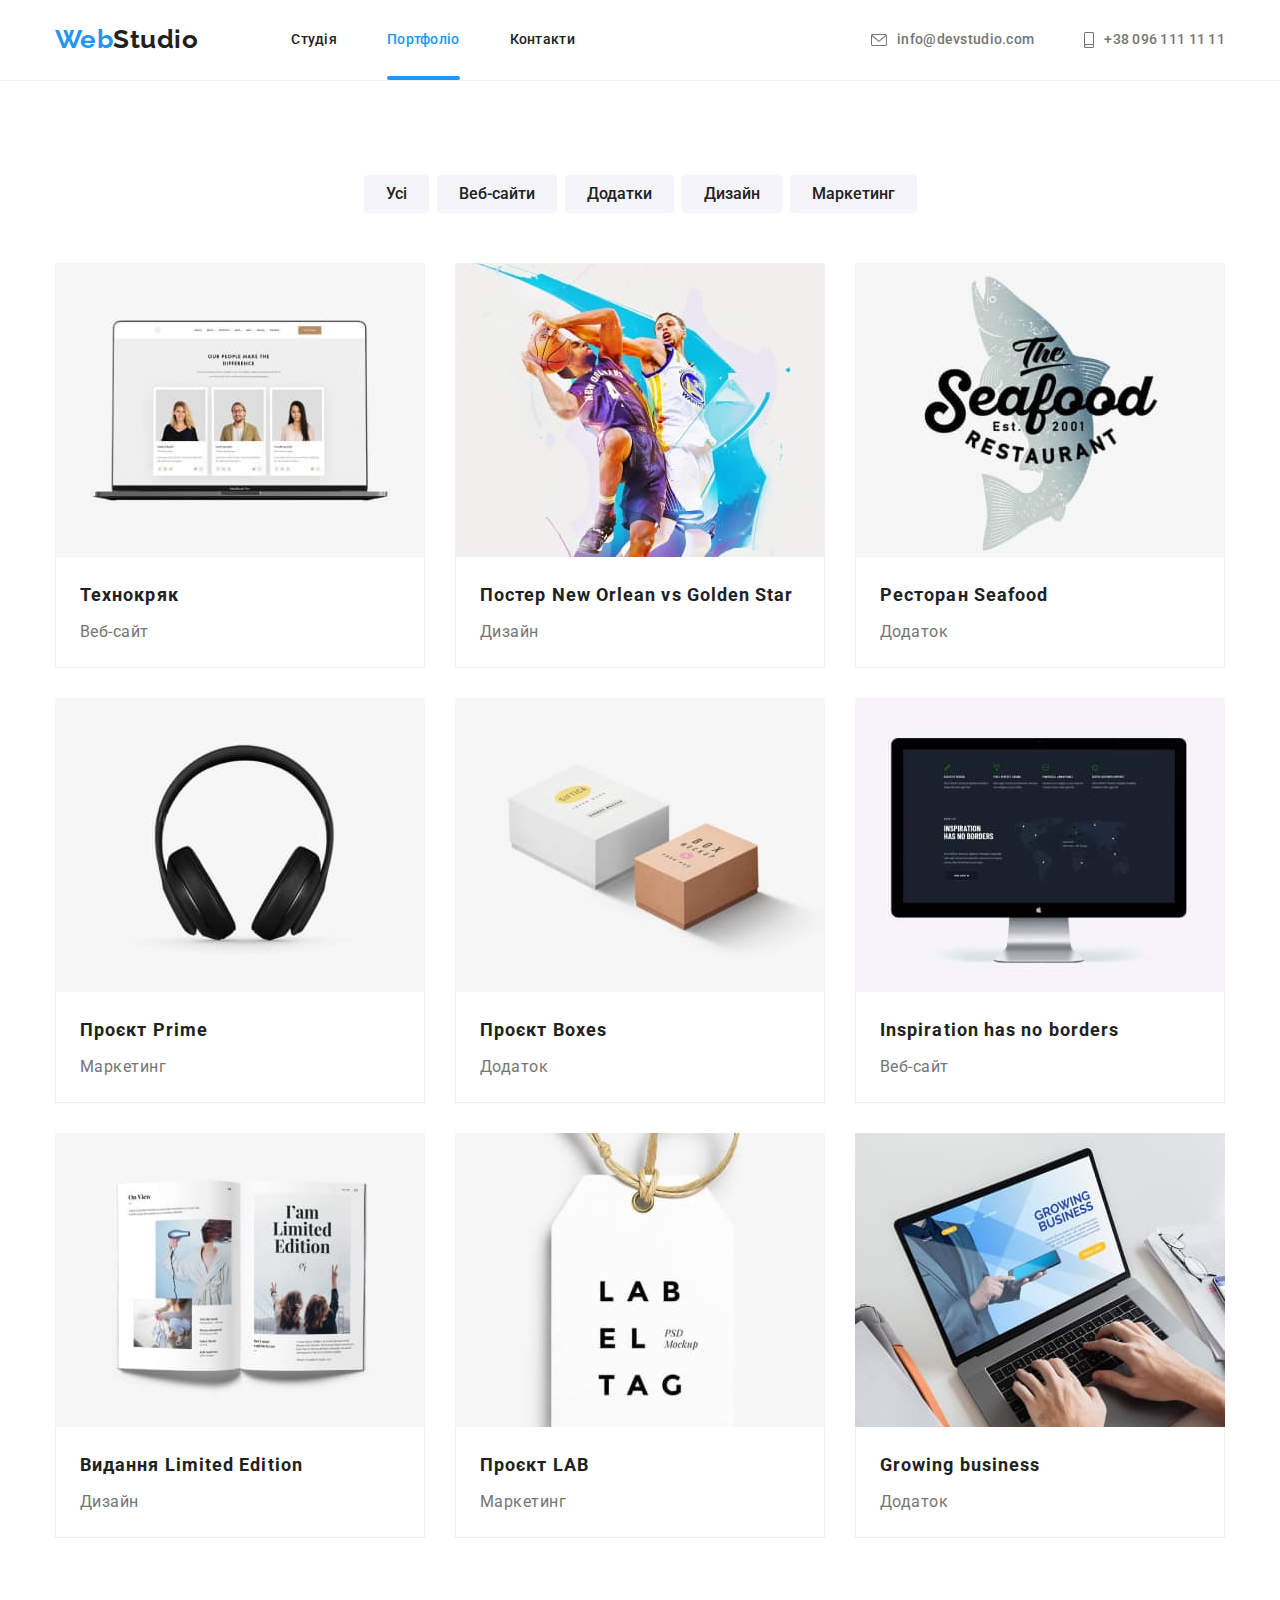
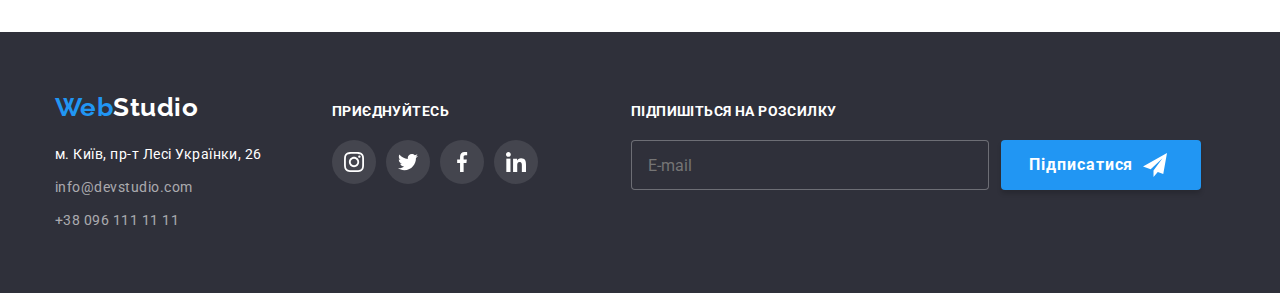
==== portfolio.html @ 3411f54d "Initial commit" ====
<!DOCTYPE html>
<html lang="uk">
  <head>
    <meta charset="UTF-8" />
    <meta http-equiv="X-UA-Compatible" content="IE=edge" />
    <meta name="viewport" content="width=device-width, initial-scale=1.0" />
    <title>Portfolio</title>
    <link
      rel="stylesheet"
      href="https://cdnjs.cloudflare.com/ajax/libs/modern-normalize/1.0.0/modern-normalize.min.css"
    />
    <link rel="preconnect" href="https://fonts.googleapis.com" />
    <link rel="preconnect" href="https://fonts.gstatic.com" crossorigin />
    <link
      href="https://fonts.googleapis.com/css2?family=Raleway:wght@700&family=Roboto:wght@400;500;700;900&display=swap"
      rel="stylesheet"
    />
    <link rel="stylesheet" href="./css/styles.css" />
  </head>
  <body>
    <header class="header">
      <div class="navi-main container">
        <nav class="navi">
          <a href="./index.html" class="header-logo"
            >Web<span class="header-studio">Studio</span></a
          >
          <ul class="navi-list">
            <li class="navi-item">
              <a href="./index.html" class="navigation">Студія</a>
            </li>
            <li class="navi-item">
              <a href="./portfolio.html" class="navigation current">Портфоліо</a>
            </li>
            <li class="navi-item"><a href="#" class="navigation">Контакти</a></li>
          </ul>
        </nav>

        <ul class="cont-list">
          <li class="cont-item contacts">
            <a href="mailto:info@devstudio.com" class="contacts-top"
              ><svg class="icon-contacts" width="16" height="12">
                <use href="./images/icons.svg#icon-envelope"></use></svg
              >info@devstudio.com</a
            >
          </li>
          <li class="cont-item">
            <a href="tel:+380961111111" class="contacts-top"
              ><svg class="icon-contacts" width="10" height="16">
                <use href="./images/icons.svg#icon-smartphone"></use></svg
              >+38 096 111 11 11</a
            >
          </li>
        </ul>
      </div>
    </header>
    <main>
      <section class="portfolio section">
        <div class="container">
          <h1 class="visually-hidden">Наші роботи</h1>
          <ul class="portfolio-list">
            <li class="portfolio-item">
              <button type="button" class="portfolio-buttons">Усі</button>
            </li>
            <li class="portfolio-item">
              <button type="button" class="portfolio-buttons">Веб-сайти</button>
            </li>
            <li class="portfolio-item">
              <button type="button" class="portfolio-buttons">Додатки</button>
            </li>
            <li class="portfolio-item">
              <button type="button" class="portfolio-buttons">Дизайн</button>
            </li>
            <li class="portfolio-item">
              <button type="button" class="portfolio-buttons">Маркетинг</button>
            </li>
          </ul>

          <ul class="gallery">
            <li class="gallery-box">
              <a class="gallery-link" href="#"
                ><div class="gallery-overflow">
                  <p class="gallery-text-hidden">
                    Ресурс пропонує комплексні пропозиції з різним рівнем функціоналу та сервісів.
                    Все це дозволить відвідувачу отримати вичерпні відомості про компанію чи
                    приватну особу.
                  </p>
                  <img src="./images/techcrack.jpg" alt="Ноутбук відкритий" width="370" />
                </div>
                <div class="gallery-item">
                  <h2 class="gallery-title">Технокряк</h2>
                  <p class="gallery-text">Веб-сайт</p>
                </div>
              </a>
            </li>
            <li class="gallery-box">
              <a class="gallery-link" href="#"
                ><div class="gallery-overflow">
                  <p class="gallery-text-hidden">
                    Ресурс пропонує комплексні пропозиції з різним рівнем функціоналу та сервісів.
                    Все це дозволить відвідувачу отримати вичерпні відомості про компанію чи
                    приватну особу.
                  </p>
                  <img src="./images/basketball.jpg" alt="Два баскетболіста грають" width="370" />
                </div>
                <div class="gallery-item">
                  <h2 class="gallery-title">Постер New Orlean vs Golden Star</h2>
                  <p class="gallery-text">Дизайн</p>
                </div>
              </a>
            </li>
            <li class="gallery-box">
              <a class="gallery-link" href="#"
                ><div class="gallery-overflow">
                  <p class="gallery-text-hidden">
                    Ресурс пропонує комплексні пропозиції з різним рівнем функціоналу та сервісів.
                    Все це дозволить відвідувачу отримати вичерпні відомості про компанію чи
                    приватну особу.
                  </p>
                  <img src="./images/seafood.jpg" alt="Риба" width="370" />
                </div>
                <div class="gallery-item">
                  <h2 class="gallery-title">Ресторан Seafood</h2>
                  <p class="gallery-text">Додаток</p>
                </div>
              </a>
            </li>
            <li class="gallery-box">
              <a class="gallery-link" href="#"
                ><div class="gallery-overflow">
                  <p class="gallery-text-hidden">
                    Ресурс пропонує комплексні пропозиції з різним рівнем функціоналу та сервісів.
                    Все це дозволить відвідувачу отримати вичерпні відомості про компанію чи
                    приватну особу.
                  </p>
                  <img src="./images/prime.jpg" alt="Навушники" width="370" />
                </div>
                <div class="gallery-item">
                  <h2 class="gallery-title">Проєкт Prime</h2>
                  <p class="gallery-text">Маркетинг</p>
                </div>
              </a>
            </li>
            <li class="gallery-box">
              <a class="gallery-link" href="#">
                <div class="gallery-overflow">
                  <p class="gallery-text-hidden">
                    Ресурс пропонує комплексні пропозиції з різним рівнем функціоналу та сервісів.
                    Все це дозволить відвідувачу отримати вичерпні відомості про компанію чи
                    приватну особу.
                  </p>
                  <img src="./images/boxes.jpg" alt="Дві коробки" width="370" />
                </div>
                <div class="gallery-item">
                  <h2 class="gallery-title">Проєкт Boxes</h2>
                  <p class="gallery-text">Додаток</p>
                </div>
              </a>
            </li>
            <li class="gallery-box">
              <a class="gallery-link" href="#">
                <div class="gallery-overflow">
                  <p class="gallery-text-hidden">
                    Ресурс пропонує комплексні пропозиції з різним рівнем функціоналу та сервісів.
                    Все це дозволить відвідувачу отримати вичерпні відомості про компанію чи
                    приватну особу.
                  </p>
                  <img src="./images/inspiration.jpg" alt="Монітор комп'ютера" width="370" />
                </div>
                <div class="gallery-item">
                  <h2 lang="en" class="gallery-title">Inspiration has no borders</h2>
                  <p class="gallery-text">Веб-сайт</p>
                </div>
              </a>
            </li>
            <li class="gallery-box">
              <a class="gallery-link" href="#">
                <div class="gallery-overflow">
                  <p class="gallery-text-hidden">
                    Ресурс пропонує комплексні пропозиції з різним рівнем функціоналу та сервісів.
                    Все це дозволить відвідувачу отримати вичерпні відомості про компанію чи
                    приватну особу.
                  </p>
                  <img src="./images/limited.jpg" alt="Розгорнутий журнал" width="370" />
                </div>
                <div class="gallery-item">
                  <h2 class="gallery-title">Видання Limited Edition</h2>
                  <p class="gallery-text">Дизайн</p>
                </div>
              </a>
            </li>
            <li class="gallery-box">
              <a class="gallery-link" href="#">
                <div class="gallery-overflow">
                  <p class="gallery-text-hidden">
                    Ресурс пропонує комплексні пропозиції з різним рівнем функціоналу та сервісів.
                    Все це дозволить відвідувачу отримати вичерпні відомості про компанію чи
                    приватну особу.
                  </p>
                  <img src="./images/lab.jpg" alt="Біла бірка" width="370" />
                </div>
                <div class="gallery-item">
                  <h2 class="gallery-title">Проєкт LAB</h2>
                  <p class="gallery-text">Маркетинг</p>
                </div>
              </a>
            </li>
            <li class="gallery-box">
              <a class="gallery-link" href="#">
                <div class="gallery-overflow">
                  <p class="gallery-text-hidden">
                    Ресурс пропонує комплексні пропозиції з різним рівнем функціоналу та сервісів.
                    Все це дозволить відвідувачу отримати вичерпні відомості про компанію чи
                    приватну особу.
                  </p>
                  <img src="./images/growing.jpg" alt="Відкритий ноутбук" width="370" />
                </div>
                <div class="gallery-item">
                  <h2 lang="en" class="gallery-title">Growing business</h2>
                  <p class="gallery-text">Додаток</p>
                </div>
              </a>
            </li>
          </ul>
        </div>
      </section>
    </main>
    <footer class="footer">
      <div class="footer-container">
        <div class="contacts-block">
          <a href="./index.html" class="footer-logo"
            >Web<span class="footer-studio">Studio</span></a
          >
          <address>
            <ul class="address-list">
              <li class="address-item">
                <a
                  href="https://goo.gl/maps/CPtrU1FHBa2aNyZL9"
                  target="_blank"
                  rel="noopener noreferrer nofollow"
                  class="map-link"
                  >м. Київ, пр-т Лесі Українки, 26
                </a>
              </li>
              <li class="address-item">
                <a href="mailto:info@devstudio.com" class="contacts-bottom">info@devstudio.com</a>
              </li>
              <li class="address-item">
                <a href="tel:+380961111111" class="contacts-bottom">+38 096 111 11 11</a>
              </li>
            </ul>
          </address>
        </div>
        <div class="footer-social">
          <p class="footer-subtitle">Приєднуйтесь</p>
          <ul class="network-list">
            <li class="footer-item">
              <a href="" class="footer-link">
                <svg class="icon-net" width="20" height="20">
                  <use href="./images/icons.svg#icon-instagram"></use>
                </svg>
              </a>
            </li>
            <li class="footer-item">
              <a href="" class="footer-link"
                ><svg class="icon-net" width="20" height="20">
                  <use href="./images/icons.svg#icon-twitter"></use></svg
              ></a>
            </li>
            <li class="footer-item">
              <a href="" class="footer-link"
                ><svg class="icon-net" width="20" height="20">
                  <use href="./images/icons.svg#icon-facebook"></use></svg
              ></a>
            </li>
            <li class="footer-item">
              <a href="" class="footer-link"
                ><svg class="icon-net" width="20" height="20">
                  <use href="./images/icons.svg#icon-linkedin"></use></svg
              ></a>
            </li>
          </ul>
        </div>
        <div class="footer-subscription">
          <form class="subscription-form">
            <label class="footer-subtitle" name="form-label" for="person-email"
              >Підпишіться на розсилку
            </label>
            <div class="subscription-sending">
              <input
                type="email"
                class="form-input"
                name="form-input"
                id="person-email"
                placeholder="E-mail"
              />
              <button type="submit" class="button-subscription">
                Підписатися
                <svg class="icon-footer" width="24" height="24">
                  <use href="./images/icons.svg#icon-iconsend"></use>
                </svg>
              </button>
            </div>
          </form>
        </div>
      </div>
    </footer>
  </body>
</html>
---- css/styles.css ----
/* основний фон білий #ffffff */
/* акцент #2196f3 */
/* основний колір тексту #757575; */
/* колір заголовків текстку #212121; */
/* колір фону футера #2f303a */
/* 
 */

:root {
  --primary-text-color: #757575;
  --title-text-color: #212121;
  --primary-text-footer: rgba(255, 255, 255, 0.6);
  --accent-color: #2196f3;
  --primary-white-color: #ffffff;
  --primary-background-footer: #2f303a;
  --filter-background: #f5f4fa;
  --primary-icon-color: #afb1b8;
  --item-set-gap: 30px;
  --icon-set-gap: 10px;
  --transition-time: cubic-bezier(0.4, 0, 0.2, 1);
}

body {
  background-color: var(--primary-white-color);
  color: var(--primary-text-color);
  font-family: 'Roboto', sans-serif;
  letter-spacing: 0.03em;
}

h1,
h2,
h3,
h4,
h5,
h6,
p {
  margin: 0;
}
ul {
  list-style: none;
  margin: 0;
  padding: 0;
}

img {
  display: block;
  /* object-fit: cover; */
}
.section {
  padding-top: 94px;
  padding-bottom: 94px;
}

.container {
  width: 1200px;
  padding-left: 15px;
  padding-right: 15px;
  margin: 0 auto;
}

/* .list {
  list-style-type: none;
  display: flex;
  margin: 0;
  padding: 0;
} */

.title {
  color: var(--title-text-color);
  font-weight: 700;
  font-size: 36px;
  line-height: 1.17;
  text-align: center;
  margin-bottom: 50px;
}
/* Логотип верхній */

.header-logo {
  font-family: 'Raleway', sans-serif;
  color: var(--accent-color);
  font-weight: 700;
  font-size: 26px;
  line-height: 1.19;
  text-decoration-line: none;
  padding-top: 24px;
  padding-bottom: 25px;
  margin-right: 93px;
}

.header-studio {
  font-family: 'raleway', sans-serif;
  color: var(--title-text-color);
  font-weight: 700;
  font-size: 26px;
  line-height: 1.19;
  text-decoration-line: none;
  padding-top: 24px;
  padding-bottom: 25px;
}

.header {
  border-bottom: 1px solid #ececec;
}

/* Навігація */
.navi-main {
  display: flex;
}

.navi {
  padding: 0;
  margin: 0;
  display: flex;
  align-items: center;
  margin-right: auto;
}

.navi-list {
  display: flex;
  align-items: center;
  padding: 0;
  margin: 0;
}

.navi-item {
  display: flex;
  align-content: center;
  /* position: relative; */
}

.navi-item:not(:last-child) {
  margin-right: 50px;
}

.navigation {
  color: var(--title-text-color);
  text-decoration-line: none;
  font-weight: 500;
  font-size: 14px;
  line-height: 1.14;
  letter-spacing: 0.02em;
  padding-top: 32px;
  padding-bottom: 32px;
  transition: color 250ms var(--transition-time);
  position: relative;
}

.navigation:hover,
.navigation:focus {
  color: var(--accent-color);
}

.navigation.current::after {
  content: '';
  position: absolute;
  width: 100%;
  height: 4px;
  background-color: var(--accent-color);
  border-radius: 2px;
  bottom: 0;
  right: 0px;
}

.navigation.current {
  color: var(--accent-color);
}

/* Контакти */

.cont-list {
  display: flex;
  align-items: center;
  padding: 0;
  margin: 0;
}

.cont-item {
  display: flex;
  align-content: center;
  justify-content: center;
}

.icon-contacts {
  margin-right: 10px;
}

.cont-item.contacts:not(:last-child) {
  margin-right: 50px;
}
.contacts-list {
  list-style-type: none;
}

.contacts-top {
  color: var(--primary-text-color);
  text-decoration-line: none;
  font-weight: 500;
  font-size: 14px;
  line-height: 1.14;
  letter-spacing: 0.02em;
  padding-top: 32px;
  padding-bottom: 32px;
  fill: var(--primary-text-color);
  display: flex;
  align-items: center;
  justify-content: center;
  transition: color 250ms var(--transition-time), fill 250ms var(--transition-time);
}

.contacts-top:hover,
.contacts-top:focus {
  color: var(--accent-color);
  fill: var(--accent-color);
}

/* Герой */

.hero {
  background-color: var(--primary-background-footer);
  display: flex;
  flex-direction: column;
  align-items: center;
  padding-top: 200px;
  padding-bottom: 200px;
  max-width: 1600px;
  height: 600px;
  margin: 0 auto;
  background-image: linear-gradient(to right, rgba(47, 48, 58, 0.4), rgba(47, 48, 58, 0.4)),
    url(../images/herobackground.jpg);
}

.hero-title {
  color: var(--primary-white-color);
  font-weight: 900;
  font-size: 44px;
  line-height: 1.36;
  text-align: center;
  letter-spacing: 0.06em;
  text-transform: uppercase;
  display: flex;
  width: 696px;
  margin-bottom: 30px;
  margin-right: auto;
  margin-left: auto;
}

.container > .button-hero {
  display: flex;
  margin: 0 auto;
}

.button-hero {
  font-family: inherit;
  color: var(--primary-white-color);
  background-color: var(--accent-color);
  border-color: var(--accent-color);
  border-radius: 4px;
  border-style: none;
  font-weight: 700;
  font-size: 16px;
  line-height: 1.88;
  letter-spacing: 0.06em;
  cursor: pointer;
  box-shadow: 0px 4px 4px rgba(0, 0, 0, 0.15);
  padding: 10px 32px;
  transition: background-color 250ms var(--transition-time),
    border-color 250ms var(--transition-time);
}

.button-hero:hover,
.button-hero:focus {
  background-color: #188ce8;
  border-color: #188ce8;
}

/* Наші переваги */

.advantages-list {
  display: flex;
  gap: var(--item-set-gap);
}

.advantages-item::before {
  content: '';
  display: block;
  height: 120px;
  background-color: var(--filter-background);
  padding: 25px 100px;
  margin-bottom: 30px;
  background-position: center;
  background-repeat: no-repeat;
  border-radius: 4px;
}
.icon-antenna::before {
  background-image: url(../images/antenna.svg);
}
.icon-clock::before {
  background-image: url(../images/clock.svg);
}
.icon-diagram::before {
  background-image: url(../images/diagram.svg);
}
.icon-astronaut::before {
  background-image: url(../images/astronaut.svg);
}
.advantages-item {
  width: 270px;
  text-align: left;
}
/* .advantages-item:not(:last-child) {
  margin-right: 30px;
} */

.advantages-title {
  visibility: hidden;
  color: var(--title-text-color);
}

.advantages-subtitle {
  color: var(--title-text-color);
  font-weight: 700;
  font-size: 14px;
  line-height: 1.14;
  text-transform: uppercase;
  margin-bottom: 10px;
}

.advantages-text {
  color: var(--primary-text-color);
  font-size: 14px;
  line-height: 1.71;
}

/* Чим ми займаємось */

.projects.section {
  padding-top: 0px;
}

.projects-list {
  position: relative;
  display: flex;
  gap: var(--item-set-gap);
}

.projects-subtitle {
  color: var(--primary-white-color);
  font-weight: 700;
  font-size: 14px;
  line-height: 1.14;
  text-transform: uppercase;
  background-color: rgba(47, 48, 58, 0.8);
  display: flex;
  align-items: center;
  justify-content: center;
  position: absolute;
  width: 370px;
  height: 70px;
  bottom: 0;
}
/* Наша команда */

.profile {
  margin-top: 0;
  margin-bottom: 0;
  background-color: #f5f4fa;
}

.profile-background {
  background-color: var(--primary-white-color);
  padding: 30px;
}

.profile-list {
  display: flex;
  gap: var(--item-set-gap);
}
.profile-box {
  box-shadow: 0px 1px 3px rgba(0, 0, 0, 0.12), 0px 1px 1px rgba(0, 0, 0, 0.14),
    0px 2px 1px rgba(0, 0, 0, 0.2);
  border-radius: 0px 0px 4px 4px;
}

.profile-subtitle {
  color: var(--title-text-color);
  font-weight: 500;
  font-size: 16px;
  line-height: 1.19;
  text-align: center;
  margin-bottom: 10px;
}

.profile-text {
  color: var(--primary-text-color);
  font-size: 16px;
  line-height: 1.19;
  text-align: center;
  margin-bottom: 16px;
}

.network-list {
  display: flex;
  gap: var(--icon-set-gap);
  align-items: center;
  justify-content: center;
}

.network-link {
  display: flex;
  width: 44px;
  height: 44px;
  border-radius: 50%;
  background-color: var(--primary-white-color);
  fill: var(--primary-icon-color);
  justify-content: center;
  align-items: center;
  transition: fill 250ms var(--transition-time), background-color 250ms var(--transition-time);
}

.network-link:hover,
.network-link:focus {
  fill: var(--primary-white-color);
  background-color: var(--accent-color);
}

/* Наші клієнти */

.clients-list {
  display: flex;
  gap: var(--item-set-gap);
  justify-content: center;
}
.clients-item {
  display: flex;
  justify-content: center;
  align-items: center;
}

.icon-clients {
  fill: var(--primary-icon-color);
  transition: fill 250ms var(--transition-time);
}
.clients-link {
  width: 170px;
  height: 92px;
  padding: 16px 32px;
  display: flex;
  border: 1px solid var(--primary-icon-color);
  border-radius: 4px;
  align-items: center;
  justify-content: center;
  fill: var(--primary-icon-color);
  transition: fill 250ms var(--transition-time), border 250ms var(--transition-time);
}
.clients-link:hover,
.clients-link:focus {
  border: 1px solid var(--accent-color);
}

.clients-link:hover .icon-clients,
.clients-link:focus .icon-clients {
  fill: var(--accent-color);
}

/* Портфоліо */

.visually-hidden {
  position: absolute;
  white-space: nowrap;
  width: 1px;
  height: 1px;
  overflow: hidden;
  border: 0;
  padding: 0;
  clip: rect(0 0 0 0);
  clip-path: inset(50%);
  margin: -1px;
}
.portfolio-list {
  display: flex;
  justify-content: center;
  align-items: center;
  flex-wrap: wrap;
  gap: 8px;
  margin-bottom: 50px;
}

.portfolio-buttons {
  color: var(--title-text-color);
  background-color: var(--filter-background);
  text-decoration-line: none;
  border-color: var(--filter-background);
  border-radius: 4px;
  border-style: none;
  font-family: inherit;
  font-weight: 500;
  font-size: 16px;
  line-height: 1.63;
  cursor: pointer;
  padding: 6px 22px;
  transition: color 250ms var(--transition-time), background-color 250ms var(--transition-time),
    border-color 250ms var(--transition-time), box-shadow 250ms var(--transition-time);
}

.portfolio-buttons:hover,
.portfolio-buttons:focus {
  color: var(--primary-white-color);
  background-color: var(--accent-color);
  border-color: var(--accent-color);
  box-shadow: 0px 3px 1px rgba(0, 0, 0, 0.1), 0px 1px 2px rgba(0, 0, 0, 0.08),
    0px 2px 2px rgba(0, 0, 0, 0.12);
  /* padding: 6px 24px; */
}
/* Галерея */

.gallery {
  list-style-type: none;
  display: flex;
  flex-wrap: wrap;
  gap: var(--item-set-gap);
}

.gallery-link {
  text-decoration-line: none;
  display: flex;
  flex-direction: column;
  transition: box-shadow 250ms var(--transition-time);
}

.gallery-link:hover,
.gallery-link:focus {
  box-shadow: 0px 1px 1px rgba(0, 0, 0, 0.12), 0px 4px 4px rgba(0, 0, 0, 0.06),
    1px 4px 6px rgba(0, 0, 0, 0.16);
  outline: none;
}

.gallery-item {
  display: flex;
  flex-direction: column;
  padding: 20px 24px;
  border-bottom: 1px solid #eeeeee;
  border-right: 1px solid #eeeeee;
  border-left: 1px solid #eeeeee;
}

.gallery-title {
  color: var(--title-text-color);
  font-weight: 700;
  font-size: 18px;
  line-height: 2;
  text-align: left;
  letter-spacing: 0.06em;
  margin-bottom: 4px;
}
.gallery-text {
  color: var(--primary-text-color);
  font-size: 16px;
  line-height: 1.88;
  text-align: left;
}

.gallery-text-hidden {
  position: absolute;
  font-size: 18px;
  line-height: 1.56;
  color: var(--primary-white-color);
  background-color: rgba(33, 150, 243, 0.9);
  display: flex;
  align-items: flex-start;
  justify-content: center;
  top: 0;
  left: 0;
  width: 100%;
  height: 100%;
  padding-left: 47px;
  padding-right: 47px;
  padding-top: 34px;
  transform: translateY(100%);
  transition: transform 250ms var(--transition-time);
}

.gallery-overflow {
  position: relative;
  overflow: hidden;
}

.gallery-link:hover .gallery-text-hidden,
.gallery-link:focus .gallery-text-hidden {
  transform: translateX(0);
}

/* Футер */

.footer {
  background-color: var(--primary-background-footer);
  padding-top: 60px;
  padding-bottom: 60px;
}

.footer-container {
  width: 1200px;

  padding-left: 15px;
  padding-right: 15px;
  margin: 0 auto;
  display: flex;
  align-items: baseline;
}
/* Логотип нижній */

.footer-logo {
  font-family: 'Raleway', sans-serif;
  color: var(--accent-color);
  text-decoration-line: none;
  font-weight: 700;
  font-size: 26px;
  line-height: 1.19;
  margin-bottom: 20px;
  display: flex;
}

.footer-studio {
  font-family: 'Raleway', sans-serif;
  color: var(--primary-white-color);
  font-weight: 700;
  font-size: 26px;
  line-height: 1.19;
}

/* Контакти нижні */

.address-list {
  display: flex;
  flex-direction: column;
  gap: 9px;
}

.map-link {
  color: var(--primary-white-color);
  text-decoration-line: none;
  font-style: normal;
  font-size: 14px;
  line-height: 1.71;
}
.contacts-block {
  margin-right: 70px;
}

.contacts-bottom {
  color: var(--primary-text-footer);
  font-style: normal;
  font-size: 14px;
  line-height: 1.71;
  text-decoration-line: none;
  transition: color 250ms var(--transition-time);
}

.contacts-bottom:hover,
.contacts-bottom:focus {
  color: var(--accent-color);
}

.footer-social {
  margin-right: 93px;
}

.footer-subtitle {
  color: var(--primary-white-color);
  font-weight: 700;
  font-size: 14px;
  line-height: 1.14;
  text-transform: uppercase;
  letter-spacing: 0.03em;
  margin-bottom: 20px;
  display: block;
}

.footer-link {
  display: flex;
  width: 44px;
  height: 44px;
  border-radius: 50%;
  background-color: rgba(255, 255, 255, 0.1);
  fill: var(--primary-white-color);
  justify-content: center;
  align-items: center;
  transition: background-color 250ms var(--transition-time);
}

.footer-link:hover,
.footer-link:focus {
  background-color: var(--accent-color);
}

.button-subscription {
  font-family: inherit;
  color: var(--primary-white-color);
  background-color: var(--accent-color);
  border-color: var(--accent-color);
  border-radius: 4px;
  border-style: none;
  font-weight: 700;
  font-size: 16px;
  line-height: 1.88;
  letter-spacing: 0.06em;
  cursor: pointer;
  padding: 10px 28px;
  box-shadow: 0px 4px 4px rgba(0, 0, 0, 0.15);
  display: flex;
  gap: 10px;
  flex-direction: row;
  align-items: center;
  width: 200px;
  height: 50px;
  fill: var(--primary-white-color);
  transition: background-color 250ms var(--transition-time),
    border-color 250ms var(--transition-time);
}

.button-subscription:hover {
  border-color: #188ce8;
  background-color: #188ce8;
}
.subscription-sending {
  display: flex;
  flex-direction: row;
  gap: 12px;
}

.form-input {
  width: 358px;
  height: 50px;
  border: 1px solid rgba(255, 255, 255, 0.3);
  border-radius: 4px;
  background-color: var(--primary-background-footer);
  color: var(--primary-white-color);
  padding: 15px 16px;
  outline: none;
}

.form-input:focus {
  border-color: var(--accent-color);
}

.icon-footer {
  display: flex;
  flex-direction: row;
  align-items: center;
}
/* Модальне вікно */

.backdrop {
  position: fixed;
  z-index: 1;
  top: 0;
  left: 0;
  width: 100%;
  height: 100%;
  background-color: rgba(0, 0, 0, 0.25);
  opacity: 1;
  visibility: visible;
  transition: opacity 250ms var(--transition-time), visibility 250ms var(--transition-time);
}

.backdrop.is-hidden {
  opacity: 0;
  visibility: hidden;
  pointer-events: none;
}

.backdrop.is-hidden .modal {
  transform: translate(-50%, -50%) scale(0.5);
}

.modal {
  position: absolute;
  top: 50%;
  left: 50%;
  transform: translate(-50%, -50%) scale(1);
  min-width: 528px;
  min-height: 581px;
  padding: 40px;
  background-color: var(--primary-white-color);
  transition: transform 250ms var(--transition-time);
}

.modal-close-btn {
  position: absolute;
  right: 8px;
  top: 8px;
  width: 30px;
  height: 30px;
  background-color: var(--primary-white-color);
  border: 1px solid #0000001a;
  border-radius: 50%;
  content: '';
  cursor: pointer;
}

.modal-close-icon {
  position: absolute;
  top: 5px;
  left: 5px;
  fill: currentColor;
  transition: fill 250ms var(--transition-time);
}

.modal-close-btn:hover .modal-close-icon {
  fill: var(--accent-color);
}

.modal-menu {
  display: flex;
  flex-direction: column;
}

.modal-title {
  font-size: 20px;
  line-height: 1.15;
  color: var(--title-text-color);
  text-align: center;
  margin-bottom: 12px;
}

.modal-control {
  position: relative;
  margin-bottom: 10px;
}

.modal-label {
  letter-spacing: 0.01em;
  line-height: 1.17;
  font-size: 12px;
  color: var(--primary-text-color);
  margin-bottom: 4px;
}

.modal-input {
  width: 100%;
  padding: 11px 11px 11px 33px;
  border: 1px solid rgba(33, 33, 33, 0.2);
  border-radius: 4px;
  outline: none;
  transition: border-color 250ms var(--transition-time);
}

.modal-input:focus {
  border-color: var(--accent-color);
}

.modal-icon {
  position: absolute;
  left: 15px;
  top: 50%;
  transform: translateY(-50%);
  fill: black;
  transition: fill 250ms var(--transition-time);
}

.modal-control:focus-within .modal-icon {
  fill: var(--accent-color);
}

.modal-textarea {
  width: 100%;
  height: 120px;
  padding: 12px 16px;
  border: 1px solid rgba(33, 33, 33, 0.2);
  border-radius: 4px;
  outline: none;
  margin-bottom: 20px;
  resize: none;
}

.modal-textarea:focus {
  border-color: var(--accent-color);
}
.textarea {
  margin-bottom: 4px;
}

.modal-textarea::placeholder {
  color: rgba(117, 117, 117, 0.5);
  font-size: 12px;
  line-height: 1.17;
  letter-spacing: 0.01em;
}

.modal-checkbox {
  margin-bottom: 30px;
}

.checkbox-input {
  appearance: none;
  position: absolute;
  top: 4px;
  left: 3px;
}

.checkbox-label {
  position: relative;
  font-size: 14px;
  line-height: 1.71;
  cursor: pointer;
  display: flex;
  flex-direction: row;
  justify-content: center;
  align-items: center;
  gap: 7px;
}

.checkbox-link {
  color: var(--accent-color);
}

.checkbox-icon {
  position: relative;
  cursor: pointer;
  width: 16px;
  height: 15px;
  border: 2px solid var(--title-text-color);
  border-radius: 2px;
}

.check-icon {
  position: absolute;
  top: -2px;
  left: -2px;
  color: inherit;
  border-radius: 2px;
  opacity: 0;
  transition: background-color 250ms var(--transition-time), fill 250ms var(--transition-time),
    opacity 250ms var(--transition-time);
}

.checkbox-input:checked + .check-icon {
  background-color: var(--accent-color);
  fill: var(--primary-white-color);
  opacity: 1;
}

.button-modal {
  font-family: inherit;
  color: var(--primary-white-color);
  background-color: var(--accent-color);
  border-color: var(--accent-color);
  border-radius: 4px;
  border-style: none;
  width: 200px;
  height: 50px;
  display: flex;
  justify-content: center;
  margin: 0 auto;
  font-weight: 700;
  font-size: 16px;
  line-height: 1.88;
  letter-spacing: 0.06em;
  cursor: pointer;
  box-shadow: 0px 4px 4px rgba(0, 0, 0, 0.15);
  padding: 10px 32px;
  transition: background-color 250ms var(--transition-time),
    border-color 250ms var(--transition-time);
}

.button-modal:hover,
.button-modal:focus {
  background-color: #188ce8;
}
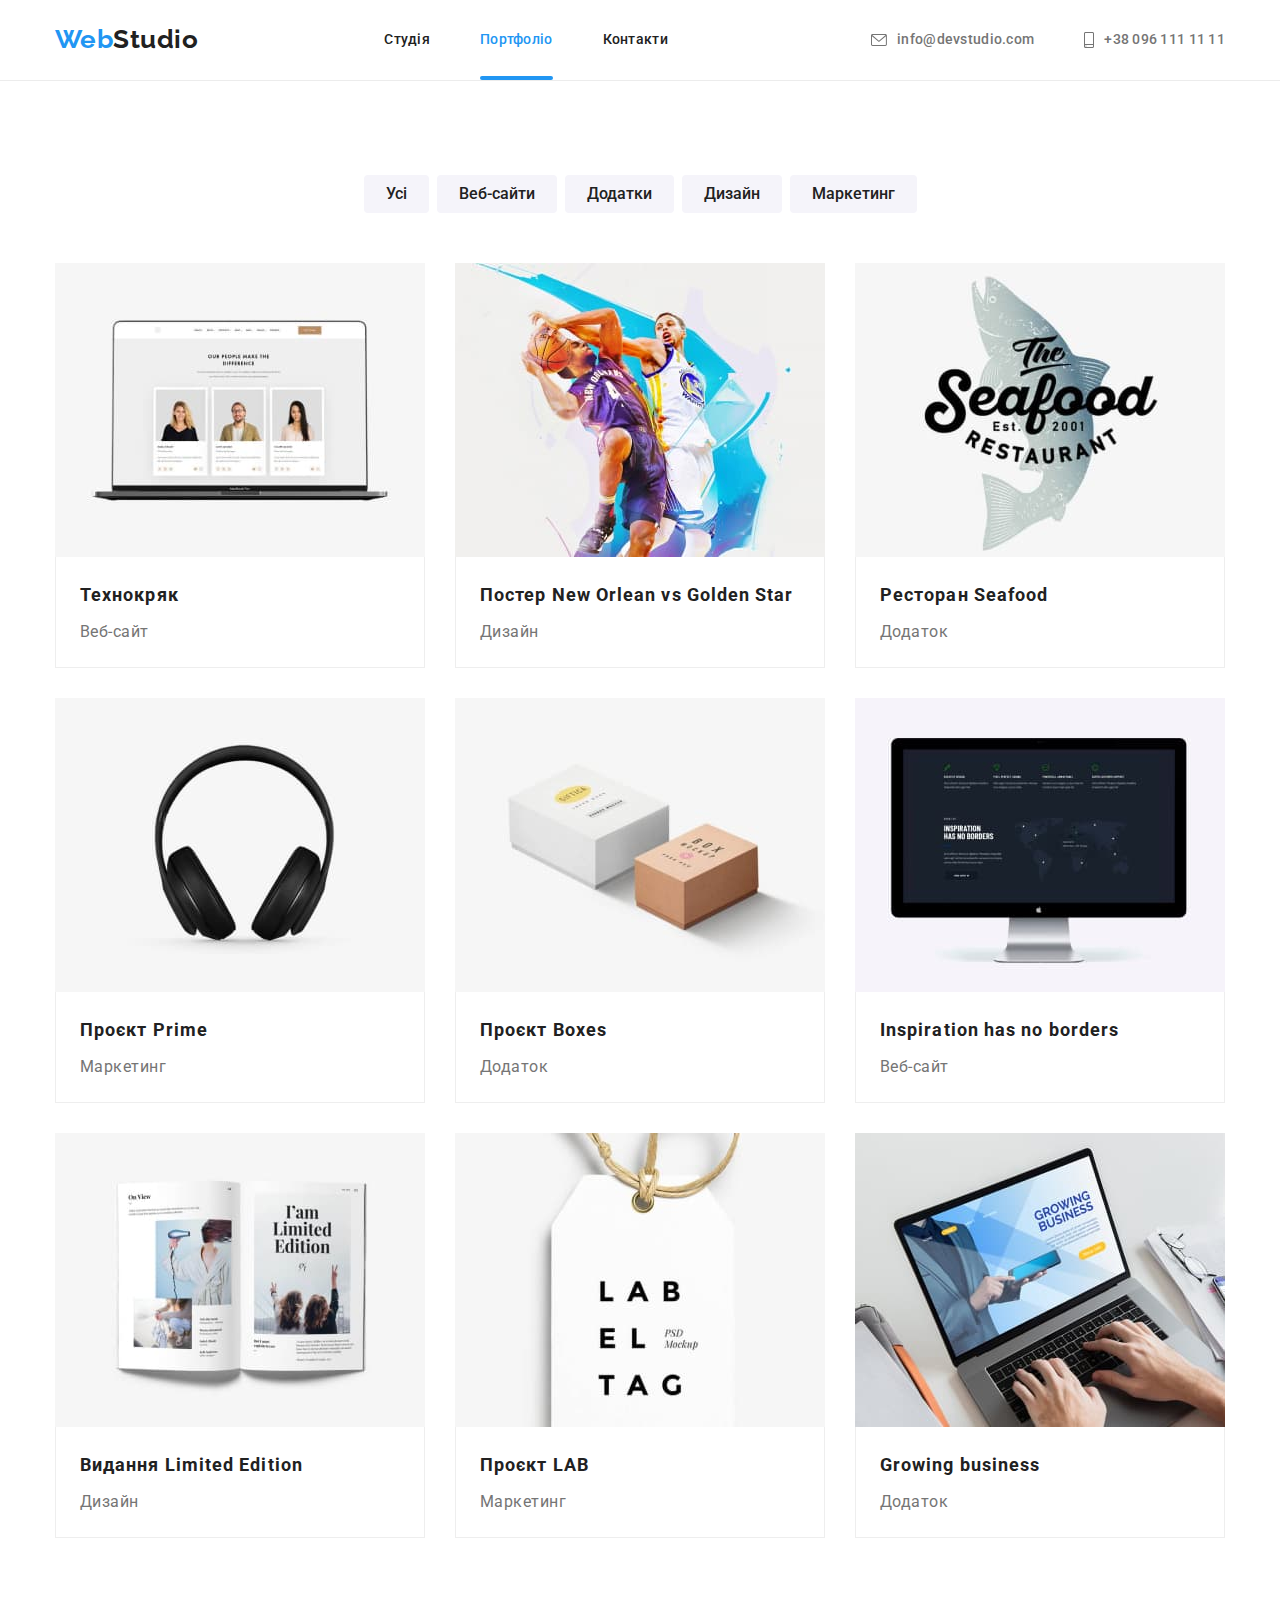
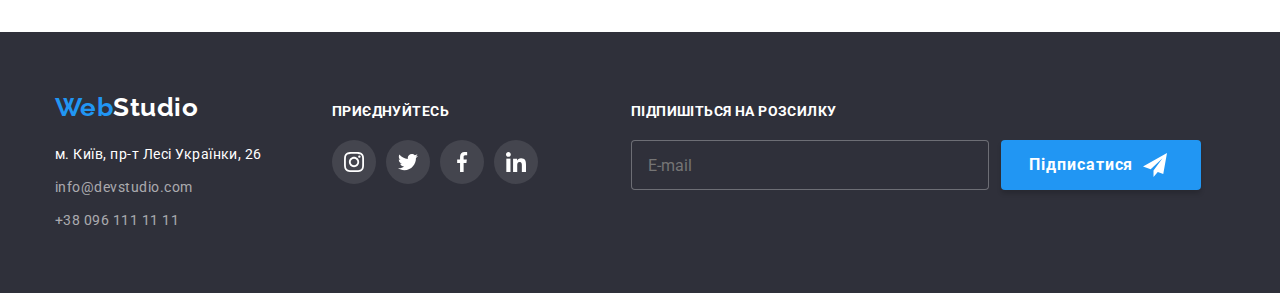
==== commit 153a5fdc: "add BEM" ====
--- a/portfolio.html
+++ b/portfolio.html
@@ -19,33 +19,33 @@
   </head>
   <body>
     <header class="header">
-      <div class="navi-main container">
-        <nav class="navi">
-          <a href="./index.html" class="header-logo"
-            >Web<span class="header-studio">Studio</span></a
+      <div class="header-nav__container">
+        <nav class="header-nav__menu">
+          <a href="./index.html" class="header-nav__logo"
+            >Web<span class="header-nav__logo header-nav__logo--studio">Studio</span></a
           >
-          <ul class="navi-list">
-            <li class="navi-item">
-              <a href="./index.html" class="navigation">Студія</a>
-            </li>
-            <li class="navi-item">
-              <a href="./portfolio.html" class="navigation current">Портфоліо</a>
-            </li>
-            <li class="navi-item"><a href="#" class="navigation">Контакти</a></li>
+          <ul class="header-nav__list">
+            <li class="header-nav__item">
+              <a href="./index.html" class="header-nav__link">Студія</a>
+            </li>
+            <li class="header-nav__item">
+              <a href="./portfolio.html" class="header-nav__link current">Портфоліо</a>
+            </li>
+            <li class="header-nav__item"><a href="#" class="header-nav__link">Контакти</a></li>
           </ul>
         </nav>
 
-        <ul class="cont-list">
-          <li class="cont-item contacts">
-            <a href="mailto:info@devstudio.com" class="contacts-top"
-              ><svg class="icon-contacts" width="16" height="12">
+        <ul class="header-contacts__list">
+          <li class="header-contacts__item">
+            <a href="mailto:info@devstudio.com" class="header-contacts__link"
+              ><svg class="header-contacts__icon" width="16" height="12">
                 <use href="./images/icons.svg#icon-envelope"></use></svg
               >info@devstudio.com</a
             >
           </li>
-          <li class="cont-item">
-            <a href="tel:+380961111111" class="contacts-top"
-              ><svg class="icon-contacts" width="10" height="16">
+          <li class="header-contacts__item">
+            <a href="tel:+380961111111" class="header-contacts__link"
+              ><svg class="header-contacts__icon" width="10" height="16">
                 <use href="./images/icons.svg#icon-smartphone"></use></svg
               >+38 096 111 11 11</a
             >
@@ -57,166 +57,166 @@
       <section class="portfolio section">
         <div class="container">
           <h1 class="visually-hidden">Наші роботи</h1>
-          <ul class="portfolio-list">
-            <li class="portfolio-item">
-              <button type="button" class="portfolio-buttons">Усі</button>
-            </li>
-            <li class="portfolio-item">
-              <button type="button" class="portfolio-buttons">Веб-сайти</button>
-            </li>
-            <li class="portfolio-item">
-              <button type="button" class="portfolio-buttons">Додатки</button>
-            </li>
-            <li class="portfolio-item">
-              <button type="button" class="portfolio-buttons">Дизайн</button>
-            </li>
-            <li class="portfolio-item">
-              <button type="button" class="portfolio-buttons">Маркетинг</button>
+          <ul class="portfolio__list">
+            <li class="portfolio__item">
+              <button type="button" class="portfolio__buttons">Усі</button>
+            </li>
+            <li class="portfolio__item">
+              <button type="button" class="portfolio__buttons">Веб-сайти</button>
+            </li>
+            <li class="portfolio__item">
+              <button type="button" class="portfolio__buttons">Додатки</button>
+            </li>
+            <li class="portfolio__item">
+              <button type="button" class="portfolio__buttons">Дизайн</button>
+            </li>
+            <li class="portfolio__item">
+              <button type="button" class="portfolio__buttons">Маркетинг</button>
             </li>
           </ul>
 
-          <ul class="gallery">
-            <li class="gallery-box">
-              <a class="gallery-link" href="#"
-                ><div class="gallery-overflow">
-                  <p class="gallery-text-hidden">
+          <ul class="gallery__list">
+            <li class="gallery__card">
+              <a class="gallery__link" href="#"
+                ><div class="gallery__overflow">
+                  <p class="gallery__text--hidden">
                     Ресурс пропонує комплексні пропозиції з різним рівнем функціоналу та сервісів.
                     Все це дозволить відвідувачу отримати вичерпні відомості про компанію чи
                     приватну особу.
                   </p>
                   <img src="./images/techcrack.jpg" alt="Ноутбук відкритий" width="370" />
                 </div>
-                <div class="gallery-item">
-                  <h2 class="gallery-title">Технокряк</h2>
-                  <p class="gallery-text">Веб-сайт</p>
-                </div>
-              </a>
-            </li>
-            <li class="gallery-box">
-              <a class="gallery-link" href="#"
-                ><div class="gallery-overflow">
-                  <p class="gallery-text-hidden">
+                <div class="gallery__item">
+                  <h2 class="gallery__title">Технокряк</h2>
+                  <p class="gallery__text">Веб-сайт</p>
+                </div>
+              </a>
+            </li>
+            <li class="gallery__card">
+              <a class="gallery__link" href="#"
+                ><div class="gallery__overflow">
+                  <p class="gallery__text--hidden">
                     Ресурс пропонує комплексні пропозиції з різним рівнем функціоналу та сервісів.
                     Все це дозволить відвідувачу отримати вичерпні відомості про компанію чи
                     приватну особу.
                   </p>
                   <img src="./images/basketball.jpg" alt="Два баскетболіста грають" width="370" />
                 </div>
-                <div class="gallery-item">
-                  <h2 class="gallery-title">Постер New Orlean vs Golden Star</h2>
-                  <p class="gallery-text">Дизайн</p>
-                </div>
-              </a>
-            </li>
-            <li class="gallery-box">
-              <a class="gallery-link" href="#"
-                ><div class="gallery-overflow">
-                  <p class="gallery-text-hidden">
+                <div class="gallery__item">
+                  <h2 class="gallery__title">Постер New Orlean vs Golden Star</h2>
+                  <p class="gallery__text">Дизайн</p>
+                </div>
+              </a>
+            </li>
+            <li class="gallery__card">
+              <a class="gallery__link" href="#"
+                ><div class="gallery__overflow">
+                  <p class="gallery__text--hidden">
                     Ресурс пропонує комплексні пропозиції з різним рівнем функціоналу та сервісів.
                     Все це дозволить відвідувачу отримати вичерпні відомості про компанію чи
                     приватну особу.
                   </p>
                   <img src="./images/seafood.jpg" alt="Риба" width="370" />
                 </div>
-                <div class="gallery-item">
-                  <h2 class="gallery-title">Ресторан Seafood</h2>
-                  <p class="gallery-text">Додаток</p>
-                </div>
-              </a>
-            </li>
-            <li class="gallery-box">
-              <a class="gallery-link" href="#"
-                ><div class="gallery-overflow">
-                  <p class="gallery-text-hidden">
+                <div class="gallery__item">
+                  <h2 class="gallery__title">Ресторан Seafood</h2>
+                  <p class="gallery__text">Додаток</p>
+                </div>
+              </a>
+            </li>
+            <li class="gallery__card">
+              <a class="gallery__link" href="#"
+                ><div class="gallery__overflow">
+                  <p class="gallery__text--hidden">
                     Ресурс пропонує комплексні пропозиції з різним рівнем функціоналу та сервісів.
                     Все це дозволить відвідувачу отримати вичерпні відомості про компанію чи
                     приватну особу.
                   </p>
                   <img src="./images/prime.jpg" alt="Навушники" width="370" />
                 </div>
-                <div class="gallery-item">
-                  <h2 class="gallery-title">Проєкт Prime</h2>
-                  <p class="gallery-text">Маркетинг</p>
-                </div>
-              </a>
-            </li>
-            <li class="gallery-box">
-              <a class="gallery-link" href="#">
-                <div class="gallery-overflow">
-                  <p class="gallery-text-hidden">
+                <div class="gallery__item">
+                  <h2 class="gallery__title">Проєкт Prime</h2>
+                  <p class="gallery__text">Маркетинг</p>
+                </div>
+              </a>
+            </li>
+            <li class="gallery__card">
+              <a class="gallery__link" href="#">
+                <div class="gallery__overflow">
+                  <p class="gallery__text--hidden">
                     Ресурс пропонує комплексні пропозиції з різним рівнем функціоналу та сервісів.
                     Все це дозволить відвідувачу отримати вичерпні відомості про компанію чи
                     приватну особу.
                   </p>
                   <img src="./images/boxes.jpg" alt="Дві коробки" width="370" />
                 </div>
-                <div class="gallery-item">
-                  <h2 class="gallery-title">Проєкт Boxes</h2>
-                  <p class="gallery-text">Додаток</p>
-                </div>
-              </a>
-            </li>
-            <li class="gallery-box">
-              <a class="gallery-link" href="#">
-                <div class="gallery-overflow">
-                  <p class="gallery-text-hidden">
+                <div class="gallery__item">
+                  <h2 class="gallery__title">Проєкт Boxes</h2>
+                  <p class="gallery__text">Додаток</p>
+                </div>
+              </a>
+            </li>
+            <li class="gallery__card">
+              <a class="gallery__link" href="#">
+                <div class="gallery__overflow">
+                  <p class="gallery__text--hidden">
                     Ресурс пропонує комплексні пропозиції з різним рівнем функціоналу та сервісів.
                     Все це дозволить відвідувачу отримати вичерпні відомості про компанію чи
                     приватну особу.
                   </p>
                   <img src="./images/inspiration.jpg" alt="Монітор комп'ютера" width="370" />
                 </div>
-                <div class="gallery-item">
-                  <h2 lang="en" class="gallery-title">Inspiration has no borders</h2>
-                  <p class="gallery-text">Веб-сайт</p>
-                </div>
-              </a>
-            </li>
-            <li class="gallery-box">
-              <a class="gallery-link" href="#">
-                <div class="gallery-overflow">
-                  <p class="gallery-text-hidden">
+                <div class="gallery__item">
+                  <h2 lang="en" class="gallery__title">Inspiration has no borders</h2>
+                  <p class="gallery__text">Веб-сайт</p>
+                </div>
+              </a>
+            </li>
+            <li class="gallery__card">
+              <a class="gallery__link" href="#">
+                <div class="gallery__overflow">
+                  <p class="gallery__text--hidden">
                     Ресурс пропонує комплексні пропозиції з різним рівнем функціоналу та сервісів.
                     Все це дозволить відвідувачу отримати вичерпні відомості про компанію чи
                     приватну особу.
                   </p>
                   <img src="./images/limited.jpg" alt="Розгорнутий журнал" width="370" />
                 </div>
-                <div class="gallery-item">
-                  <h2 class="gallery-title">Видання Limited Edition</h2>
-                  <p class="gallery-text">Дизайн</p>
-                </div>
-              </a>
-            </li>
-            <li class="gallery-box">
-              <a class="gallery-link" href="#">
-                <div class="gallery-overflow">
-                  <p class="gallery-text-hidden">
+                <div class="gallery__item">
+                  <h2 class="gallery__title">Видання Limited Edition</h2>
+                  <p class="gallery__text">Дизайн</p>
+                </div>
+              </a>
+            </li>
+            <li class="gallery__card">
+              <a class="gallery__link" href="#">
+                <div class="gallery__overflow">
+                  <p class="gallery__text--hidden">
                     Ресурс пропонує комплексні пропозиції з різним рівнем функціоналу та сервісів.
                     Все це дозволить відвідувачу отримати вичерпні відомості про компанію чи
                     приватну особу.
                   </p>
                   <img src="./images/lab.jpg" alt="Біла бірка" width="370" />
                 </div>
-                <div class="gallery-item">
-                  <h2 class="gallery-title">Проєкт LAB</h2>
-                  <p class="gallery-text">Маркетинг</p>
-                </div>
-              </a>
-            </li>
-            <li class="gallery-box">
-              <a class="gallery-link" href="#">
-                <div class="gallery-overflow">
-                  <p class="gallery-text-hidden">
+                <div class="gallery__item">
+                  <h2 class="gallery__title">Проєкт LAB</h2>
+                  <p class="gallery__text">Маркетинг</p>
+                </div>
+              </a>
+            </li>
+            <li class="gallery__card">
+              <a class="gallery__link" href="#">
+                <div class="gallery__overflow">
+                  <p class="gallery__text--hidden">
                     Ресурс пропонує комплексні пропозиції з різним рівнем функціоналу та сервісів.
                     Все це дозволить відвідувачу отримати вичерпні відомості про компанію чи
                     приватну особу.
                   </p>
                   <img src="./images/growing.jpg" alt="Відкритий ноутбук" width="370" />
                 </div>
-                <div class="gallery-item">
-                  <h2 lang="en" class="gallery-title">Growing business</h2>
-                  <p class="gallery-text">Додаток</p>
+                <div class="gallery__item">
+                  <h2 lang="en" class="gallery__title">Growing business</h2>
+                  <p class="gallery__text">Додаток</p>
                 </div>
               </a>
             </li>
@@ -225,77 +225,77 @@
       </section>
     </main>
     <footer class="footer">
-      <div class="footer-container">
-        <div class="contacts-block">
-          <a href="./index.html" class="footer-logo"
-            >Web<span class="footer-studio">Studio</span></a
+      <div class="footer__container">
+        <div class="footer__contacts">
+          <a href="./index.html" class="footer__logo"
+            >Web<span class="footer__logo footer__logo--studio">Studio</span></a
           >
-          <address>
-            <ul class="address-list">
-              <li class="address-item">
+          <address class="address">
+            <ul class="address__list">
+              <li class="address__item">
                 <a
                   href="https://goo.gl/maps/CPtrU1FHBa2aNyZL9"
                   target="_blank"
                   rel="noopener noreferrer nofollow"
-                  class="map-link"
+                  class="address__map"
                   >м. Київ, пр-т Лесі Українки, 26
                 </a>
               </li>
-              <li class="address-item">
-                <a href="mailto:info@devstudio.com" class="contacts-bottom">info@devstudio.com</a>
+              <li class="address__item">
+                <a href="mailto:info@devstudio.com" class="address__link">info@devstudio.com</a>
               </li>
-              <li class="address-item">
-                <a href="tel:+380961111111" class="contacts-bottom">+38 096 111 11 11</a>
+              <li class="address__item">
+                <a href="tel:+380961111111" class="address__link">+38 096 111 11 11</a>
               </li>
             </ul>
           </address>
         </div>
-        <div class="footer-social">
-          <p class="footer-subtitle">Приєднуйтесь</p>
-          <ul class="network-list">
-            <li class="footer-item">
-              <a href="" class="footer-link">
-                <svg class="icon-net" width="20" height="20">
-                  <use href="./images/icons.svg#icon-instagram"></use>
-                </svg>
-              </a>
-            </li>
-            <li class="footer-item">
-              <a href="" class="footer-link"
-                ><svg class="icon-net" width="20" height="20">
+        <div class="footer__social">
+          <p class="footer__subtitle">Приєднуйтесь</p>
+
+          <ul class="network__list">
+            <li>
+              <a href="" class="network__link network__link--color"
+                ><svg class="network__icon network__icon--color" width="20" height="20">
+                  <use href="./images/icons.svg#icon-instagram"></use></svg
+              ></a>
+            </li>
+            <li>
+              <a href="" class="network__link network__link--color"
+                ><svg class="network__icon network__icon--color" width="20" height="20">
                   <use href="./images/icons.svg#icon-twitter"></use></svg
               ></a>
             </li>
-            <li class="footer-item">
-              <a href="" class="footer-link"
-                ><svg class="icon-net" width="20" height="20">
+            <li>
+              <a href="" class="network__link network__link--color"
+                ><svg class="network__icon network__icon--color" width="20" height="20">
                   <use href="./images/icons.svg#icon-facebook"></use></svg
               ></a>
             </li>
-            <li class="footer-item">
-              <a href="" class="footer-link"
-                ><svg class="icon-net" width="20" height="20">
+            <li>
+              <a href="" class="network__link network__link--color"
+                ><svg class="network__icon network__icon--color" width="20" height="20">
                   <use href="./images/icons.svg#icon-linkedin"></use></svg
               ></a>
             </li>
           </ul>
         </div>
-        <div class="footer-subscription">
-          <form class="subscription-form">
-            <label class="footer-subtitle" name="form-label" for="person-email"
+        <div class="subscription">
+          <form class="subscription__form">
+            <label class="subscription__label" name="subscription-label" for="person-email"
               >Підпишіться на розсилку
             </label>
-            <div class="subscription-sending">
+            <div class="subscription__sending">
               <input
                 type="email"
-                class="form-input"
-                name="form-input"
+                class="subscription__input"
+                name="subscription-input"
                 id="person-email"
                 placeholder="E-mail"
               />
-              <button type="submit" class="button-subscription">
+              <button type="submit" class="subscription__button">
                 Підписатися
-                <svg class="icon-footer" width="24" height="24">
+                <svg class="subscription__icon" width="24" height="24">
                   <use href="./images/icons.svg#icon-iconsend"></use>
                 </svg>
               </button>
--- a/css/styles.css
+++ b/css/styles.css
@@ -58,13 +58,6 @@
   margin: 0 auto;
 }
 
-/* .list {
-  list-style-type: none;
-  display: flex;
-  margin: 0;
-  padding: 0;
-} */
-
 .title {
   color: var(--title-text-color);
   font-weight: 700;
@@ -75,7 +68,7 @@
 }
 /* Логотип верхній */
 
-.header-logo {
+.header-nav__logo {
   font-family: 'Raleway', sans-serif;
   color: var(--accent-color);
   font-weight: 700;
@@ -87,15 +80,8 @@
   margin-right: 93px;
 }
 
-.header-studio {
-  font-family: 'raleway', sans-serif;
-  color: var(--title-text-color);
-  font-weight: 700;
-  font-size: 26px;
-  line-height: 1.19;
-  text-decoration-line: none;
-  padding-top: 24px;
-  padding-bottom: 25px;
+.header-nav__logo--studio {
+  color: var(--title-text-color);
 }
 
 .header {
@@ -103,11 +89,16 @@
 }
 
 /* Навігація */
-.navi-main {
-  display: flex;
-}
-
-.navi {
+
+.header-nav__container {
+  display: flex;
+  width: 1200px;
+  padding-left: 15px;
+  padding-right: 15px;
+  margin: 0 auto;
+}
+
+.header-nav__menu {
   padding: 0;
   margin: 0;
   display: flex;
@@ -115,24 +106,23 @@
   margin-right: auto;
 }
 
-.navi-list {
+.header-nav__list {
   display: flex;
   align-items: center;
   padding: 0;
   margin: 0;
 }
 
-.navi-item {
+.header-nav__item {
   display: flex;
   align-content: center;
-  /* position: relative; */
-}
-
-.navi-item:not(:last-child) {
+}
+
+.header-nav__item:not(:last-child) {
   margin-right: 50px;
 }
 
-.navigation {
+.header-nav__link {
   color: var(--title-text-color);
   text-decoration-line: none;
   font-weight: 500;
@@ -145,12 +135,12 @@
   position: relative;
 }
 
-.navigation:hover,
-.navigation:focus {
+.header-nav__link:hover,
+.header-nav__link:focus {
   color: var(--accent-color);
 }
 
-.navigation.current::after {
+.header-nav__link.current::after {
   content: '';
   position: absolute;
   width: 100%;
@@ -161,37 +151,34 @@
   right: 0px;
 }
 
-.navigation.current {
+.header-nav__link.current {
   color: var(--accent-color);
 }
 
 /* Контакти */
 
-.cont-list {
+.header-contacts__list {
   display: flex;
   align-items: center;
   padding: 0;
   margin: 0;
 }
 
-.cont-item {
+.header-contacts__item {
   display: flex;
   align-content: center;
   justify-content: center;
 }
 
-.icon-contacts {
+.header-contacts__icon {
   margin-right: 10px;
 }
 
-.cont-item.contacts:not(:last-child) {
+.header-contacts__item:not(:last-child) {
   margin-right: 50px;
 }
-.contacts-list {
-  list-style-type: none;
-}
-
-.contacts-top {
+
+.header-contacts__link {
   color: var(--primary-text-color);
   text-decoration-line: none;
   font-weight: 500;
@@ -207,8 +194,8 @@
   transition: color 250ms var(--transition-time), fill 250ms var(--transition-time);
 }
 
-.contacts-top:hover,
-.contacts-top:focus {
+.header-contacts__link:hover,
+.header-contacts__link:focus {
   color: var(--accent-color);
   fill: var(--accent-color);
 }
@@ -229,7 +216,7 @@
     url(../images/herobackground.jpg);
 }
 
-.hero-title {
+.hero__title {
   color: var(--primary-white-color);
   font-weight: 900;
   font-size: 44px;
@@ -244,16 +231,10 @@
   margin-left: auto;
 }
 
-.container > .button-hero {
-  display: flex;
-  margin: 0 auto;
-}
-
-.button-hero {
+.primary__button {
   font-family: inherit;
   color: var(--primary-white-color);
   background-color: var(--accent-color);
-  border-color: var(--accent-color);
   border-radius: 4px;
   border-style: none;
   font-weight: 700;
@@ -261,26 +242,27 @@
   line-height: 1.88;
   letter-spacing: 0.06em;
   cursor: pointer;
+  display: flex;
+  margin: 0 auto;
+  justify-content: center;
+  padding: 10px 32px;
+  transition: background-color 250ms var(--transition-time), box-shadow 250ms var(--transition-time);
+}
+
+.primary__button:hover,
+.primary__button:focus {
+  background-color: #188ce8;
   box-shadow: 0px 4px 4px rgba(0, 0, 0, 0.15);
-  padding: 10px 32px;
-  transition: background-color 250ms var(--transition-time),
-    border-color 250ms var(--transition-time);
-}
-
-.button-hero:hover,
-.button-hero:focus {
-  background-color: #188ce8;
-  border-color: #188ce8;
 }
 
 /* Наші переваги */
 
-.advantages-list {
+.advantages__list {
   display: flex;
   gap: var(--item-set-gap);
 }
 
-.advantages-item::before {
+.advantages__item::before {
   content: '';
   display: block;
   height: 120px;
@@ -291,32 +273,34 @@
   background-repeat: no-repeat;
   border-radius: 4px;
 }
-.icon-antenna::before {
+
+.advantages__item--antenna::before {
   background-image: url(../images/antenna.svg);
 }
-.icon-clock::before {
+
+.advantages__item--clock::before {
   background-image: url(../images/clock.svg);
 }
-.icon-diagram::before {
+
+.advantages__item--diagram::before {
   background-image: url(../images/diagram.svg);
 }
-.icon-astronaut::before {
+
+.advantages__item--astronaut::before {
   background-image: url(../images/astronaut.svg);
 }
-.advantages-item {
+
+.advantages__item {
   width: 270px;
   text-align: left;
 }
-/* .advantages-item:not(:last-child) {
-  margin-right: 30px;
-} */
-
-.advantages-title {
+
+.advantages__title {
   visibility: hidden;
   color: var(--title-text-color);
 }
 
-.advantages-subtitle {
+.advantages__subtitle {
   color: var(--title-text-color);
   font-weight: 700;
   font-size: 14px;
@@ -325,7 +309,7 @@
   margin-bottom: 10px;
 }
 
-.advantages-text {
+.advantages__text {
   color: var(--primary-text-color);
   font-size: 14px;
   line-height: 1.71;
@@ -337,13 +321,22 @@
   padding-top: 0px;
 }
 
-.projects-list {
+.projects__title {
+  color: var(--title-text-color);
+  font-weight: 700;
+  font-size: 36px;
+  line-height: 1.17;
+  text-align: center;
+  margin-bottom: 50px;
+}
+
+.projects__list {
   position: relative;
   display: flex;
   gap: var(--item-set-gap);
 }
 
-.projects-subtitle {
+.projects__subtitle {
   color: var(--primary-white-color);
   font-weight: 700;
   font-size: 14px;
@@ -366,22 +359,31 @@
   background-color: #f5f4fa;
 }
 
-.profile-background {
+.profile__title {
+  color: var(--title-text-color);
+  font-weight: 700;
+  font-size: 36px;
+  line-height: 1.17;
+  text-align: center;
+  margin-bottom: 50px;
+}
+
+.profile__background {
   background-color: var(--primary-white-color);
   padding: 30px;
 }
 
-.profile-list {
+.profile__list {
   display: flex;
   gap: var(--item-set-gap);
 }
-.profile-box {
+.profile__item {
   box-shadow: 0px 1px 3px rgba(0, 0, 0, 0.12), 0px 1px 1px rgba(0, 0, 0, 0.14),
     0px 2px 1px rgba(0, 0, 0, 0.2);
   border-radius: 0px 0px 4px 4px;
 }
 
-.profile-subtitle {
+.profile__subtitle {
   color: var(--title-text-color);
   font-weight: 500;
   font-size: 16px;
@@ -390,7 +392,7 @@
   margin-bottom: 10px;
 }
 
-.profile-text {
+.profile__text {
   color: var(--primary-text-color);
   font-size: 16px;
   line-height: 1.19;
@@ -398,14 +400,16 @@
   margin-bottom: 16px;
 }
 
-.network-list {
+/* Соціальні мережі */
+
+.network__list {
   display: flex;
   gap: var(--icon-set-gap);
   align-items: center;
   justify-content: center;
 }
 
-.network-link {
+.network__link {
   display: flex;
   width: 44px;
   height: 44px;
@@ -417,30 +421,30 @@
   transition: fill 250ms var(--transition-time), background-color 250ms var(--transition-time);
 }
 
-.network-link:hover,
-.network-link:focus {
+.network__link:hover,
+.network__link:focus {
   fill: var(--primary-white-color);
   background-color: var(--accent-color);
 }
 
 /* Наші клієнти */
 
-.clients-list {
+.clients__list {
   display: flex;
   gap: var(--item-set-gap);
   justify-content: center;
 }
-.clients-item {
-  display: flex;
-  justify-content: center;
-  align-items: center;
-}
-
-.icon-clients {
+.clients__item {
+  display: flex;
+  justify-content: center;
+  align-items: center;
+}
+
+.clients__icon {
   fill: var(--primary-icon-color);
   transition: fill 250ms var(--transition-time);
 }
-.clients-link {
+.clients__link {
   width: 170px;
   height: 92px;
   padding: 16px 32px;
@@ -452,13 +456,13 @@
   fill: var(--primary-icon-color);
   transition: fill 250ms var(--transition-time), border 250ms var(--transition-time);
 }
-.clients-link:hover,
-.clients-link:focus {
+.clients__link:hover,
+.clients__link:focus {
   border: 1px solid var(--accent-color);
 }
 
-.clients-link:hover .icon-clients,
-.clients-link:focus .icon-clients {
+.clients__link:hover .clients__icon,
+.clients__link:focus .clients__icon {
   fill: var(--accent-color);
 }
 
@@ -476,7 +480,7 @@
   clip-path: inset(50%);
   margin: -1px;
 }
-.portfolio-list {
+.portfolio__list {
   display: flex;
   justify-content: center;
   align-items: center;
@@ -485,7 +489,7 @@
   margin-bottom: 50px;
 }
 
-.portfolio-buttons {
+.portfolio__buttons {
   color: var(--title-text-color);
   background-color: var(--filter-background);
   text-decoration-line: none;
@@ -502,8 +506,8 @@
     border-color 250ms var(--transition-time), box-shadow 250ms var(--transition-time);
 }
 
-.portfolio-buttons:hover,
-.portfolio-buttons:focus {
+.portfolio__buttons:hover,
+.portfolio__buttons:focus {
   color: var(--primary-white-color);
   background-color: var(--accent-color);
   border-color: var(--accent-color);
@@ -513,28 +517,28 @@
 }
 /* Галерея */
 
-.gallery {
+.gallery__list {
   list-style-type: none;
   display: flex;
   flex-wrap: wrap;
   gap: var(--item-set-gap);
 }
 
-.gallery-link {
+.gallery__link {
   text-decoration-line: none;
   display: flex;
   flex-direction: column;
   transition: box-shadow 250ms var(--transition-time);
 }
 
-.gallery-link:hover,
-.gallery-link:focus {
+.gallery__link:hover,
+.gallery__link:focus {
   box-shadow: 0px 1px 1px rgba(0, 0, 0, 0.12), 0px 4px 4px rgba(0, 0, 0, 0.06),
     1px 4px 6px rgba(0, 0, 0, 0.16);
   outline: none;
 }
 
-.gallery-item {
+.gallery__item {
   display: flex;
   flex-direction: column;
   padding: 20px 24px;
@@ -543,7 +547,7 @@
   border-left: 1px solid #eeeeee;
 }
 
-.gallery-title {
+.gallery__title {
   color: var(--title-text-color);
   font-weight: 700;
   font-size: 18px;
@@ -552,14 +556,14 @@
   letter-spacing: 0.06em;
   margin-bottom: 4px;
 }
-.gallery-text {
+.gallery__text {
   color: var(--primary-text-color);
   font-size: 16px;
   line-height: 1.88;
   text-align: left;
 }
 
-.gallery-text-hidden {
+.gallery__text--hidden {
   position: absolute;
   font-size: 18px;
   line-height: 1.56;
@@ -570,7 +574,6 @@
   justify-content: center;
   top: 0;
   left: 0;
-  width: 100%;
   height: 100%;
   padding-left: 47px;
   padding-right: 47px;
@@ -579,13 +582,13 @@
   transition: transform 250ms var(--transition-time);
 }
 
-.gallery-overflow {
+.gallery__overflow {
   position: relative;
   overflow: hidden;
 }
 
-.gallery-link:hover .gallery-text-hidden,
-.gallery-link:focus .gallery-text-hidden {
+.gallery__link:hover .gallery__text--hidden,
+.gallery__link:focus .gallery__text--hidden {
   transform: translateX(0);
 }
 
@@ -597,7 +600,11 @@
   padding-bottom: 60px;
 }
 
-.footer-container {
+.footer__contacts {
+  margin-right: 70px;
+}
+
+.footer__container {
   width: 1200px;
 
   padding-left: 15px;
@@ -608,45 +615,38 @@
 }
 /* Логотип нижній */
 
-.footer-logo {
+.footer__logo {
   font-family: 'Raleway', sans-serif;
   color: var(--accent-color);
   text-decoration-line: none;
   font-weight: 700;
   font-size: 26px;
   line-height: 1.19;
+  display: flex;
+}
+
+.footer__logo--studio {
+  color: var(--primary-white-color);
   margin-bottom: 20px;
-  display: flex;
-}
-
-.footer-studio {
-  font-family: 'Raleway', sans-serif;
-  color: var(--primary-white-color);
-  font-weight: 700;
-  font-size: 26px;
-  line-height: 1.19;
 }
 
 /* Контакти нижні */
 
-.address-list {
+.address__list {
   display: flex;
   flex-direction: column;
   gap: 9px;
 }
 
-.map-link {
+.address__map {
   color: var(--primary-white-color);
   text-decoration-line: none;
   font-style: normal;
   font-size: 14px;
   line-height: 1.71;
 }
-.contacts-block {
-  margin-right: 70px;
-}
-
-.contacts-bottom {
+
+.address__link {
   color: var(--primary-text-footer);
   font-style: normal;
   font-size: 14px;
@@ -655,16 +655,16 @@
   transition: color 250ms var(--transition-time);
 }
 
-.contacts-bottom:hover,
-.contacts-bottom:focus {
+.address__link:hover,
+.address__link:focus {
   color: var(--accent-color);
 }
 
-.footer-social {
+.footer__social {
   margin-right: 93px;
 }
 
-.footer-subtitle {
+.footer__subtitle {
   color: var(--primary-white-color);
   font-weight: 700;
   font-size: 14px;
@@ -675,24 +675,47 @@
   display: block;
 }
 
-.footer-link {
-  display: flex;
-  width: 44px;
-  height: 44px;
-  border-radius: 50%;
+.network__icon--color {
+  fill: var(--primary-white-color);
+}
+
+.network__link--color {
   background-color: rgba(255, 255, 255, 0.1);
-  fill: var(--primary-white-color);
-  justify-content: center;
-  align-items: center;
-  transition: background-color 250ms var(--transition-time);
-}
-
-.footer-link:hover,
-.footer-link:focus {
-  background-color: var(--accent-color);
-}
-
-.button-subscription {
+}
+
+.subscription__label {
+  color: var(--primary-white-color);
+  font-weight: 700;
+  font-size: 14px;
+  line-height: 1.14;
+  text-transform: uppercase;
+  letter-spacing: 0.03em;
+  margin-bottom: 20px;
+  display: block;
+}
+
+.subscription__sending {
+  display: flex;
+  flex-direction: row;
+  gap: 12px;
+}
+
+.subscription__input {
+  width: 358px;
+  height: 50px;
+  border: 1px solid rgba(255, 255, 255, 0.3);
+  border-radius: 4px;
+  background-color: var(--primary-background-footer);
+  color: var(--primary-white-color);
+  padding: 15px 16px;
+  outline: none;
+}
+
+.subscription__input:focus {
+  border-color: var(--accent-color);
+}
+
+.subscription__button {
   font-family: inherit;
   color: var(--primary-white-color);
   background-color: var(--accent-color);
@@ -717,32 +740,12 @@
     border-color 250ms var(--transition-time);
 }
 
-.button-subscription:hover {
+.subscription__button:hover {
   border-color: #188ce8;
   background-color: #188ce8;
 }
-.subscription-sending {
-  display: flex;
-  flex-direction: row;
-  gap: 12px;
-}
-
-.form-input {
-  width: 358px;
-  height: 50px;
-  border: 1px solid rgba(255, 255, 255, 0.3);
-  border-radius: 4px;
-  background-color: var(--primary-background-footer);
-  color: var(--primary-white-color);
-  padding: 15px 16px;
-  outline: none;
-}
-
-.form-input:focus {
-  border-color: var(--accent-color);
-}
-
-.icon-footer {
+
+.subscription__icon {
   display: flex;
   flex-direction: row;
   align-items: center;
@@ -784,7 +787,7 @@
   transition: transform 250ms var(--transition-time);
 }
 
-.modal-close-btn {
+.close {
   position: absolute;
   right: 8px;
   top: 8px;
@@ -797,7 +800,7 @@
   cursor: pointer;
 }
 
-.modal-close-icon {
+.close__icon {
   position: absolute;
   top: 5px;
   left: 5px;
@@ -805,16 +808,16 @@
   transition: fill 250ms var(--transition-time);
 }
 
-.modal-close-btn:hover .modal-close-icon {
+.close:hover .close__icon {
   fill: var(--accent-color);
 }
 
-.modal-menu {
+.modal__menu {
   display: flex;
   flex-direction: column;
 }
 
-.modal-title {
+.modal__title {
   font-size: 20px;
   line-height: 1.15;
   color: var(--title-text-color);
@@ -822,12 +825,12 @@
   margin-bottom: 12px;
 }
 
-.modal-control {
+.modal__control {
   position: relative;
   margin-bottom: 10px;
 }
 
-.modal-label {
+.modal__label {
   letter-spacing: 0.01em;
   line-height: 1.17;
   font-size: 12px;
@@ -835,7 +838,7 @@
   margin-bottom: 4px;
 }
 
-.modal-input {
+.modal__input {
   width: 100%;
   padding: 11px 11px 11px 33px;
   border: 1px solid rgba(33, 33, 33, 0.2);
@@ -844,11 +847,11 @@
   transition: border-color 250ms var(--transition-time);
 }
 
-.modal-input:focus {
+.modal__input:focus {
   border-color: var(--accent-color);
 }
 
-.modal-icon {
+.modal__icon {
   position: absolute;
   left: 15px;
   top: 50%;
@@ -857,11 +860,11 @@
   transition: fill 250ms var(--transition-time);
 }
 
-.modal-control:focus-within .modal-icon {
+.modal__control:focus-within .modal__icon {
   fill: var(--accent-color);
 }
 
-.modal-textarea {
+.modal__textarea {
   width: 100%;
   height: 120px;
   padding: 12px 16px;
@@ -872,7 +875,7 @@
   resize: none;
 }
 
-.modal-textarea:focus {
+.modal__textarea:focus {
   border-color: var(--accent-color);
 }
 .textarea {
@@ -886,18 +889,18 @@
   letter-spacing: 0.01em;
 }
 
-.modal-checkbox {
+.checkbox {
   margin-bottom: 30px;
 }
 
-.checkbox-input {
+.checkbox__input {
   appearance: none;
   position: absolute;
   top: 4px;
   left: 3px;
 }
 
-.checkbox-label {
+.checkbox__label {
   position: relative;
   font-size: 14px;
   line-height: 1.71;
@@ -909,11 +912,11 @@
   gap: 7px;
 }
 
-.checkbox-link {
+.checkbox__link {
   color: var(--accent-color);
 }
 
-.checkbox-icon {
+.checkbox__icon {
   position: relative;
   cursor: pointer;
   width: 16px;
@@ -922,7 +925,7 @@
   border-radius: 2px;
 }
 
-.check-icon {
+.check__icon {
   position: absolute;
   top: -2px;
   left: -2px;
@@ -933,36 +936,13 @@
     opacity 250ms var(--transition-time);
 }
 
-.checkbox-input:checked + .check-icon {
+.checkbox__input:checked + .check__icon {
   background-color: var(--accent-color);
   fill: var(--primary-white-color);
   opacity: 1;
 }
 
-.button-modal {
-  font-family: inherit;
-  color: var(--primary-white-color);
-  background-color: var(--accent-color);
-  border-color: var(--accent-color);
-  border-radius: 4px;
-  border-style: none;
+.primary__button--size {
   width: 200px;
   height: 50px;
-  display: flex;
-  justify-content: center;
-  margin: 0 auto;
-  font-weight: 700;
-  font-size: 16px;
-  line-height: 1.88;
-  letter-spacing: 0.06em;
-  cursor: pointer;
-  box-shadow: 0px 4px 4px rgba(0, 0, 0, 0.15);
-  padding: 10px 32px;
-  transition: background-color 250ms var(--transition-time),
-    border-color 250ms var(--transition-time);
-}
-
-.button-modal:hover,
-.button-modal:focus {
-  background-color: #188ce8;
-}
+}
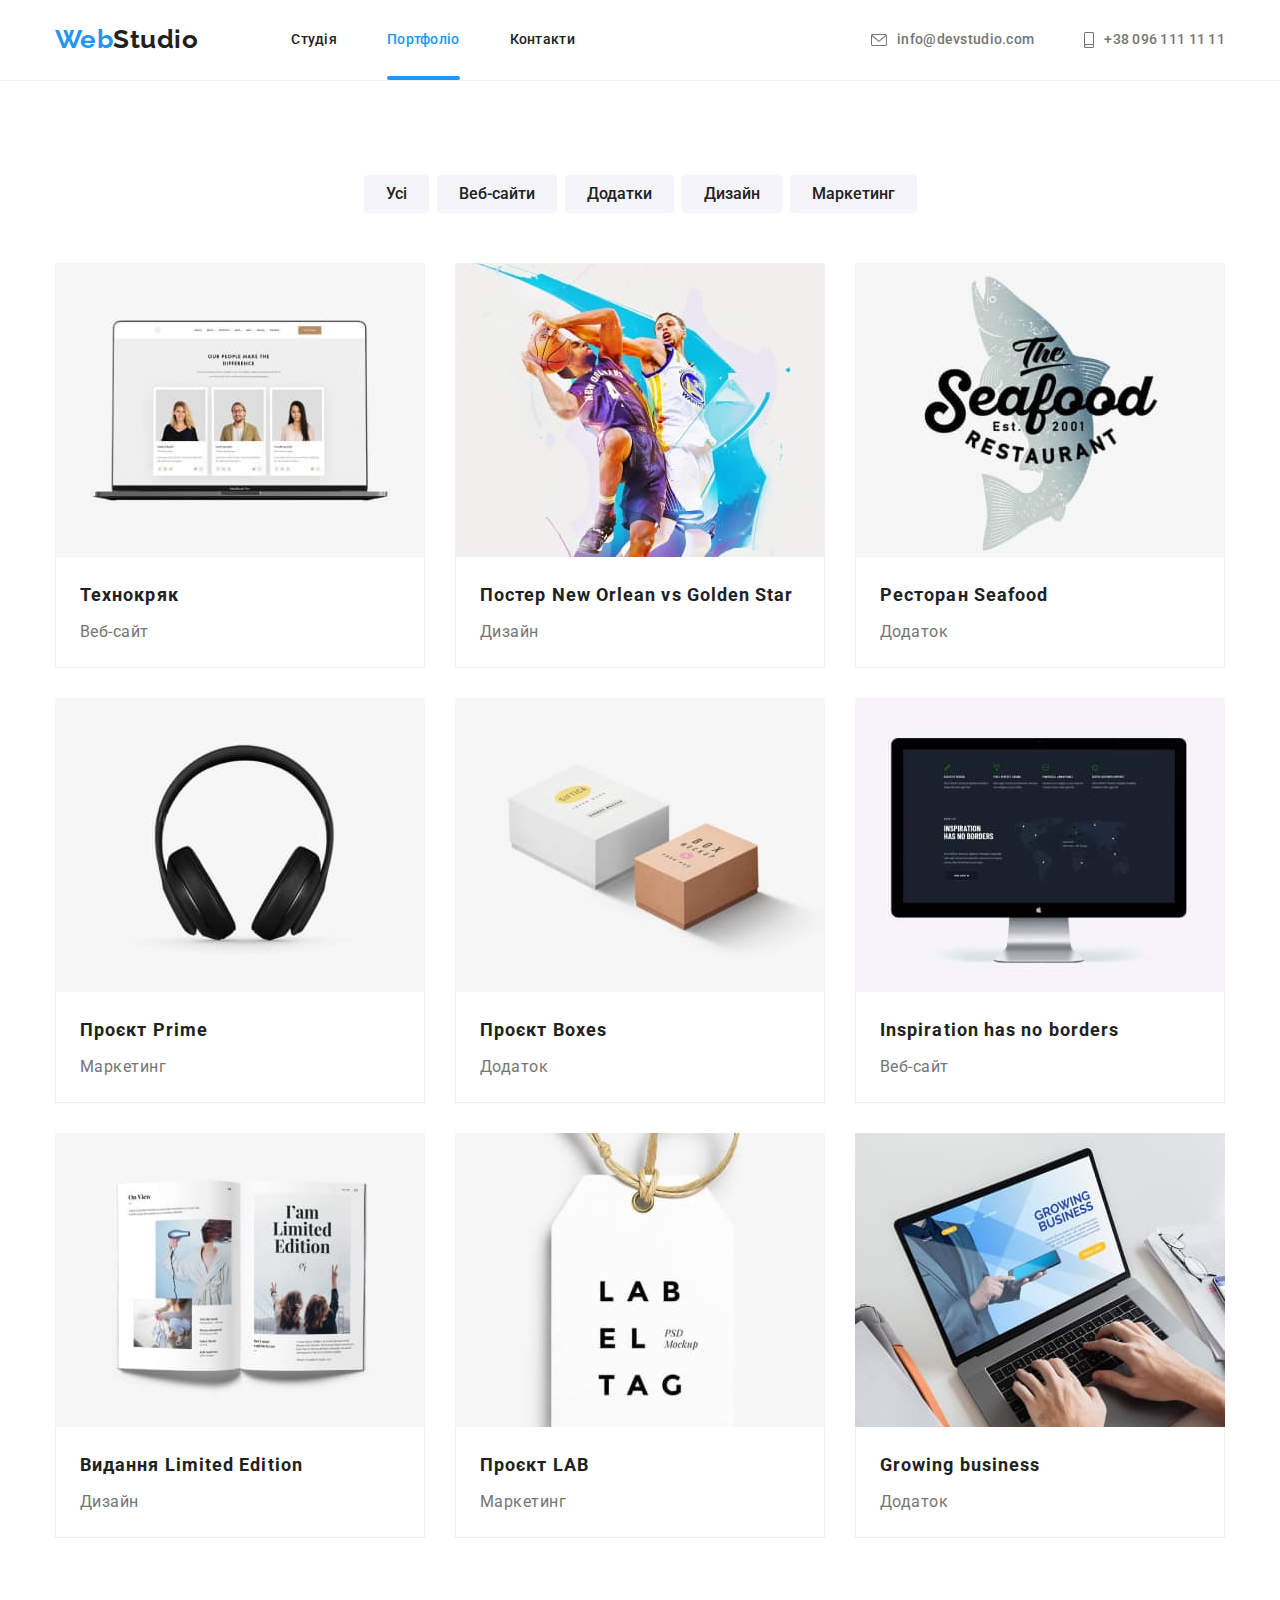
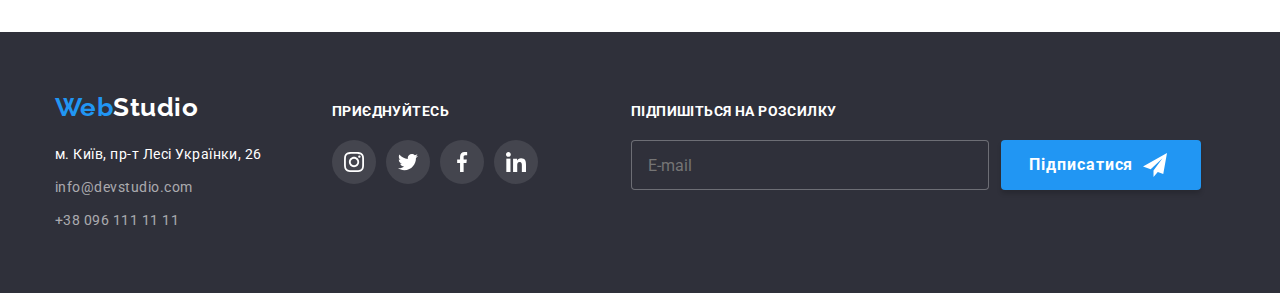
==== commit bb8bca8f: "correction section" ====
--- a/portfolio.html
+++ b/portfolio.html
@@ -16,13 +16,14 @@
       rel="stylesheet"
     />
     <link rel="stylesheet" href="./css/styles.css" />
+    <link rel="stylesheet" href="./css/main.min.css" />
   </head>
   <body>
     <header class="header">
       <div class="header-nav__container">
         <nav class="header-nav__menu">
           <a href="./index.html" class="header-nav__logo"
-            >Web<span class="header-nav__logo header-nav__logo--studio">Studio</span></a
+            >Web<span class="header-nav__logo--studio">Studio</span></a
           >
           <ul class="header-nav__list">
             <li class="header-nav__item">
@@ -54,7 +55,7 @@
       </div>
     </header>
     <main>
-      <section class="portfolio section">
+      <section class="portfolio">
         <div class="container">
           <h1 class="visually-hidden">Наші роботи</h1>
           <ul class="portfolio__list">
--- a/css/main.min.css
+++ b/css/main.min.css
@@ -0,0 +1 @@
+:root{--primary-text-color: #757575;--title-text-color: #212121;--primary-text-footer: rgba(255, 255, 255, 0.6);--accent-color: #2196f3;--primary-white-color: #ffffff;--primary-background-footer: #2f303a;--filter-background: #f5f4fa;--primary-icon-color: #afb1b8;--item-set-gap: 30px;--icon-set-gap: 10px;--transition-time: cubic-bezier(0.4, 0, 0.2, 1)}body{background-color:var(--primary-white-color);color:var(--primary-text-color);font-family:"Roboto",sans-serif;letter-spacing:.03em}h1,h2,h3,h4,h5,h6,p{margin:0}ul{list-style:none;margin:0;padding:0}img{display:block}.section{padding-top:94px;padding-bottom:94px}.container{width:1200px;padding-left:15px;padding-right:15px;margin:0 auto}.title{color:var(--title-text-color);font-weight:700;font-size:36px;line-height:1.17;text-align:center;margin-bottom:50px}.visually-hidden{position:absolute;white-space:nowrap;width:1px;height:1px;overflow:hidden;border:0;padding:0;clip:rect(0 0 0 0);-webkit-clip-path:inset(50%);clip-path:inset(50%);margin:-1px}.advantages{padding-top:94px;padding-bottom:94px}.advantages__list{display:-webkit-box;display:-ms-flexbox;display:flex;gap:var(--item-set-gap)}.advantages__item::before{content:"";display:block;height:120px;background-color:var(--filter-background);padding:25px 100px;margin-bottom:30px;background-position:center;background-repeat:no-repeat;border-radius:4px}.advantages__item--antenna::before{background-image:url(../images/antenna.svg)}.advantages__item--clock::before{background-image:url(../images/clock.svg)}.advantages__item--diagram::before{background-image:url(../images/diagram.svg)}.advantages__item--astronaut::before{background-image:url(../images/astronaut.svg)}.advantages__item{width:270px;text-align:left}.advantages__title{visibility:hidden;color:var(--title-text-color)}.advantages__subtitle{color:var(--title-text-color);font-weight:700;font-size:14px;line-height:1.14;text-transform:uppercase;margin-bottom:10px}.advantages__text{color:var(--primary-text-color);font-size:14px;line-height:1.71}.primary__button{font-family:inherit;color:var(--primary-white-color);background-color:var(--accent-color);border-radius:4px;border-style:none;font-weight:700;font-size:16px;line-height:1.88;letter-spacing:.06em;cursor:pointer;display:-webkit-box;display:-ms-flexbox;display:flex;margin:0 auto;-webkit-box-pack:center;-ms-flex-pack:center;justify-content:center;padding:10px 32px;-webkit-transition:background-color 250ms var(--transition-time),-webkit-box-shadow 250ms var(--transition-time);transition:background-color 250ms var(--transition-time),-webkit-box-shadow 250ms var(--transition-time);transition:background-color 250ms var(--transition-time),box-shadow 250ms var(--transition-time);transition:background-color 250ms var(--transition-time),box-shadow 250ms var(--transition-time),-webkit-box-shadow 250ms var(--transition-time)}.primary__button:hover,.primary__button:focus{background-color:#188ce8;-webkit-box-shadow:0px 4px 4px rgba(0,0,0,.15);box-shadow:0px 4px 4px rgba(0,0,0,.15)}.primary__button--size{width:200px;height:50px}.backdrop{position:fixed;z-index:1;top:0;left:0;width:100%;height:100%;background-color:rgba(0,0,0,.25);opacity:1;visibility:visible;-webkit-transition:opacity 250ms var(--transition-time),visibility 250ms var(--transition-time);transition:opacity 250ms var(--transition-time),visibility 250ms var(--transition-time)}.backdrop.is-hidden{opacity:0;visibility:hidden;pointer-events:none}.backdrop.is-hidden .modal{-webkit-transform:translate(-50%, -50%) scale(0.5);transform:translate(-50%, -50%) scale(0.5)}.close__button{position:absolute;right:8px;top:8px;width:30px;height:30px;background-color:var(--primary-white-color);border:1px solid rgba(0,0,0,.1019607843);border-radius:50%;content:"";cursor:pointer}.close__icon{position:absolute;top:5px;left:5px;fill:currentColor;-webkit-transition:fill 250ms var(--transition-time);transition:fill 250ms var(--transition-time)}.close__button:hover .close__icon{fill:var(--accent-color)}.checkbox{margin-bottom:30px}.checkbox__input{-webkit-appearance:none;-moz-appearance:none;appearance:none;position:absolute;top:4px;left:3px}.checkbox__label{position:relative;font-size:14px;line-height:1.71;cursor:pointer;display:-webkit-box;display:-ms-flexbox;display:flex;-webkit-box-orient:horizontal;-webkit-box-direction:normal;-ms-flex-direction:row;flex-direction:row;-webkit-box-pack:center;-ms-flex-pack:center;justify-content:center;-webkit-box-align:center;-ms-flex-align:center;align-items:center;gap:7px}.checkbox__link{color:var(--accent-color)}.checkbox__icon{position:relative;cursor:pointer;width:16px;height:15px;border:2px solid var(--title-text-color);border-radius:2px}.check__icon{position:absolute;top:-2px;left:-2px;color:inherit;border-radius:2px;opacity:0;-webkit-transition:background-color 250ms var(--transition-time),fill 250ms var(--transition-time),opacity 250ms var(--transition-time);transition:background-color 250ms var(--transition-time),fill 250ms var(--transition-time),opacity 250ms var(--transition-time)}.checkbox__input:checked+.check__icon{background-color:var(--accent-color);fill:var(--primary-white-color);opacity:1}.modal{position:absolute;top:50%;left:50%;-webkit-transform:translate(-50%, -50%) scale(1);transform:translate(-50%, -50%) scale(1);min-width:528px;min-height:581px;padding:40px;background-color:var(--primary-white-color);-webkit-transition:-webkit-transform 250ms var(--transition-time);transition:-webkit-transform 250ms var(--transition-time);transition:transform 250ms var(--transition-time);transition:transform 250ms var(--transition-time), -webkit-transform 250ms var(--transition-time)}.modal__menu{display:-webkit-box;display:-ms-flexbox;display:flex;-webkit-box-orient:vertical;-webkit-box-direction:normal;-ms-flex-direction:column;flex-direction:column}.modal__title{font-size:20px;line-height:1.15;color:var(--title-text-color);text-align:center;margin-bottom:12px}.modal__control{position:relative;margin-bottom:10px}.modal__label{letter-spacing:.01em;line-height:1.17;font-size:12px;color:var(--primary-text-color);margin-bottom:4px}.modal__input{width:100%;padding:11px 11px 11px 33px;border:1px solid rgba(33,33,33,.2);border-radius:4px;outline:none;-webkit-transition:border-color 250ms var(--transition-time);transition:border-color 250ms var(--transition-time)}.modal__input:focus{border-color:var(--accent-color)}.modal__icon{position:absolute;left:15px;top:50%;-webkit-transform:translateY(-50%);transform:translateY(-50%);fill:#000;-webkit-transition:fill 250ms var(--transition-time);transition:fill 250ms var(--transition-time)}.modal__control:focus-within .modal__icon{fill:var(--accent-color)}.modal__textarea{width:100%;height:120px;padding:12px 16px;border:1px solid rgba(33,33,33,.2);border-radius:4px;outline:none;margin-bottom:20px;resize:none}.modal__textarea:focus{border-color:var(--accent-color)}.textarea{margin-bottom:4px}.modal__textarea::-webkit-input-placeholder{color:rgba(117,117,117,.5);font-size:12px;line-height:1.17;letter-spacing:.01em}.modal__textarea::-moz-placeholder{color:rgba(117,117,117,.5);font-size:12px;line-height:1.17;letter-spacing:.01em}.modal__textarea:-ms-input-placeholder{color:rgba(117,117,117,.5);font-size:12px;line-height:1.17;letter-spacing:.01em}.modal__textarea::-ms-input-placeholder{color:rgba(117,117,117,.5);font-size:12px;line-height:1.17;letter-spacing:.01em}.modal__textarea::placeholder{color:rgba(117,117,117,.5);font-size:12px;line-height:1.17;letter-spacing:.01em}.network__list{display:-webkit-box;display:-ms-flexbox;display:flex;gap:var(--icon-set-gap);-webkit-box-align:center;-ms-flex-align:center;align-items:center;-webkit-box-pack:center;-ms-flex-pack:center;justify-content:center}.network__link{display:-webkit-box;display:-ms-flexbox;display:flex;width:44px;height:44px;border-radius:50%;background-color:var(--primary-white-color);fill:var(--primary-icon-color);-webkit-box-pack:center;-ms-flex-pack:center;justify-content:center;-webkit-box-align:center;-ms-flex-align:center;align-items:center;-webkit-transition:fill 250ms var(--transition-time),background-color 250ms var(--transition-time);transition:fill 250ms var(--transition-time),background-color 250ms var(--transition-time)}.network__link:hover,.network__link:focus{fill:var(--primary-white-color);background-color:var(--accent-color)}.network__icon--color{fill:var(--primary-white-color)}.network__link--color{background-color:rgba(255,255,255,.1)}.footer{background-color:var(--primary-background-footer);padding-top:60px;padding-bottom:60px}.footer__contacts{margin-right:70px}.footer__container{width:1200px;padding-left:15px;padding-right:15px;margin:0 auto;display:-webkit-box;display:-ms-flexbox;display:flex;-webkit-box-align:baseline;-ms-flex-align:baseline;align-items:baseline}.footer__logo{font-family:"Raleway",sans-serif;color:var(--accent-color);-webkit-text-decoration-line:none;text-decoration-line:none;font-weight:700;font-size:26px;line-height:1.19;display:-webkit-box;display:-ms-flexbox;display:flex}.footer__logo--studio{color:var(--primary-white-color);margin-bottom:20px}.address__list{display:-webkit-box;display:-ms-flexbox;display:flex;-webkit-box-orient:vertical;-webkit-box-direction:normal;-ms-flex-direction:column;flex-direction:column;gap:9px}.address__map{color:var(--primary-white-color);-webkit-text-decoration-line:none;text-decoration-line:none;font-style:normal;font-size:14px;line-height:1.71}.address__link{color:var(--primary-text-footer);font-style:normal;font-size:14px;line-height:1.71;-webkit-text-decoration-line:none;text-decoration-line:none;-webkit-transition:color 250ms var(--transition-time);transition:color 250ms var(--transition-time)}.address__link:hover,.address__link:focus{color:var(--accent-color)}.footer__social{margin-right:93px}.footer__subtitle{color:var(--primary-white-color);font-weight:700;font-size:14px;line-height:1.14;text-transform:uppercase;letter-spacing:.03em;margin-bottom:20px;display:block}.subscription__label{color:var(--primary-white-color);font-weight:700;font-size:14px;line-height:1.14;text-transform:uppercase;letter-spacing:.03em;margin-bottom:20px;display:block}.subscription__sending{display:-webkit-box;display:-ms-flexbox;display:flex;-webkit-box-orient:horizontal;-webkit-box-direction:normal;-ms-flex-direction:row;flex-direction:row;gap:12px}.subscription__input{width:358px;height:50px;border:1px solid rgba(255,255,255,.3);border-radius:4px;background-color:var(--primary-background-footer);color:var(--primary-white-color);padding:15px 16px;outline:none}.subscription__input:focus{border-color:var(--accent-color)}.subscription__button{font-family:inherit;color:var(--primary-white-color);background-color:var(--accent-color);border-color:var(--accent-color);border-radius:4px;border-style:none;font-weight:700;font-size:16px;line-height:1.88;letter-spacing:.06em;cursor:pointer;padding:10px 28px;-webkit-box-shadow:0px 4px 4px rgba(0,0,0,.15);box-shadow:0px 4px 4px rgba(0,0,0,.15);display:-webkit-box;display:-ms-flexbox;display:flex;gap:10px;-webkit-box-orient:horizontal;-webkit-box-direction:normal;-ms-flex-direction:row;flex-direction:row;-webkit-box-align:center;-ms-flex-align:center;align-items:center;width:200px;height:50px;fill:var(--primary-white-color);-webkit-transition:background-color 250ms var(--transition-time),border-color 250ms var(--transition-time);transition:background-color 250ms var(--transition-time),border-color 250ms var(--transition-time)}.subscription__button:hover{border-color:#188ce8;background-color:#188ce8}.subscription__icon{display:-webkit-box;display:-ms-flexbox;display:flex;-webkit-box-orient:horizontal;-webkit-box-direction:normal;-ms-flex-direction:row;flex-direction:row;-webkit-box-align:center;-ms-flex-align:center;align-items:center}.header-nav__logo{font-family:"Raleway",sans-serif;color:var(--accent-color);font-weight:700;font-size:26px;line-height:1.19;-webkit-text-decoration-line:none;text-decoration-line:none;padding-top:24px;padding-bottom:25px;margin-right:93px}.header-nav__logo--studio{color:var(--title-text-color)}.header{border-bottom:1px solid #ececec}.header-nav__container{display:-webkit-box;display:-ms-flexbox;display:flex;width:1200px;padding-left:15px;padding-right:15px;margin:0 auto}.header-nav__menu{padding:0;margin:0;display:-webkit-box;display:-ms-flexbox;display:flex;-webkit-box-align:center;-ms-flex-align:center;align-items:center;margin-right:auto}.header-nav__list{display:-webkit-box;display:-ms-flexbox;display:flex;-webkit-box-align:center;-ms-flex-align:center;align-items:center;padding:0;margin:0}.header-nav__item{display:-webkit-box;display:-ms-flexbox;display:flex;-ms-flex-line-pack:center;align-content:center}.header-nav__item:not(:last-child){margin-right:50px}.header-nav__link{color:var(--title-text-color);-webkit-text-decoration-line:none;text-decoration-line:none;font-weight:500;font-size:14px;line-height:1.14;letter-spacing:.02em;padding-top:32px;padding-bottom:32px;-webkit-transition:color 250ms var(--transition-time);transition:color 250ms var(--transition-time);position:relative}.header-nav__link:hover,.header-nav__link:focus{color:var(--accent-color)}.header-nav__link.current::after{content:"";position:absolute;width:100%;height:4px;background-color:var(--accent-color);border-radius:2px;bottom:0;right:0px}.header-nav__link.current{color:var(--accent-color)}.header-contacts__list{display:-webkit-box;display:-ms-flexbox;display:flex;-webkit-box-align:center;-ms-flex-align:center;align-items:center;padding:0;margin:0}.header-contacts__item{display:-webkit-box;display:-ms-flexbox;display:flex;-ms-flex-line-pack:center;align-content:center;-webkit-box-pack:center;-ms-flex-pack:center;justify-content:center}.header-contacts__icon{margin-right:10px}.header-contacts__item:not(:last-child){margin-right:50px}.header-contacts__link{color:var(--primary-text-color);-webkit-text-decoration-line:none;text-decoration-line:none;font-weight:500;font-size:14px;line-height:1.14;letter-spacing:.02em;padding-top:32px;padding-bottom:32px;fill:var(--primary-text-color);display:-webkit-box;display:-ms-flexbox;display:flex;-webkit-box-align:center;-ms-flex-align:center;align-items:center;-webkit-box-pack:center;-ms-flex-pack:center;justify-content:center;-webkit-transition:color 250ms var(--transition-time),fill 250ms var(--transition-time);transition:color 250ms var(--transition-time),fill 250ms var(--transition-time)}.header-contacts__link:hover,.header-contacts__link:focus{color:var(--accent-color);fill:var(--accent-color)}.hero{background-color:var(--primary-background-footer);display:-webkit-box;display:-ms-flexbox;display:flex;-webkit-box-orient:vertical;-webkit-box-direction:normal;-ms-flex-direction:column;flex-direction:column;-webkit-box-align:center;-ms-flex-align:center;align-items:center;padding-top:200px;padding-bottom:200px;max-width:1600px;height:600px;margin:0 auto;background-image:-webkit-gradient(linear, left top, right top, from(rgba(47, 48, 58, 0.4)), to(rgba(47, 48, 58, 0.4))),url(../images/herobackground.jpg);background-image:linear-gradient(to right, rgba(47, 48, 58, 0.4), rgba(47, 48, 58, 0.4)),url(../images/herobackground.jpg)}.hero__title{color:var(--primary-white-color);font-weight:900;font-size:44px;line-height:1.36;text-align:center;letter-spacing:.06em;text-transform:uppercase;display:-webkit-box;display:-ms-flexbox;display:flex;width:696px;margin-bottom:30px;margin-right:auto;margin-left:auto}.profile{margin-top:0;margin-bottom:0;background-color:#f5f4fa;padding-top:94px;padding-bottom:94px}.profile__title{color:var(--title-text-color);font-weight:700;font-size:36px;line-height:1.17;text-align:center;margin-bottom:50px}.profile__background{background-color:var(--primary-white-color);padding:30px}.profile__list{display:-webkit-box;display:-ms-flexbox;display:flex;gap:var(--item-set-gap)}.profile__item{-webkit-box-shadow:0px 1px 3px rgba(0,0,0,.12),0px 1px 1px rgba(0,0,0,.14),0px 2px 1px rgba(0,0,0,.2);box-shadow:0px 1px 3px rgba(0,0,0,.12),0px 1px 1px rgba(0,0,0,.14),0px 2px 1px rgba(0,0,0,.2);border-radius:0px 0px 4px 4px}.profile__subtitle{color:var(--title-text-color);font-weight:500;font-size:16px;line-height:1.19;text-align:center;margin-bottom:10px}.profile__text{color:var(--primary-text-color);font-size:16px;line-height:1.19;text-align:center;margin-bottom:16px}.projects{padding-top:0px}.projects__title{color:var(--title-text-color);font-weight:700;font-size:36px;line-height:1.17;text-align:center;margin-bottom:50px}.projects__list{position:relative;display:-webkit-box;display:-ms-flexbox;display:flex;gap:var(--item-set-gap)}.projects__subtitle{color:var(--primary-white-color);font-weight:700;font-size:14px;line-height:1.14;text-transform:uppercase;background-color:rgba(47,48,58,.8);display:-webkit-box;display:-ms-flexbox;display:flex;-webkit-box-align:center;-ms-flex-align:center;align-items:center;-webkit-box-pack:center;-ms-flex-pack:center;justify-content:center;position:absolute;width:370px;height:70px;bottom:0}.clients{padding-top:94px;padding-bottom:94px}.clients__list{display:-webkit-box;display:-ms-flexbox;display:flex;gap:var(--item-set-gap);-webkit-box-pack:center;-ms-flex-pack:center;justify-content:center}.clients__item{display:-webkit-box;display:-ms-flexbox;display:flex;-webkit-box-pack:center;-ms-flex-pack:center;justify-content:center;-webkit-box-align:center;-ms-flex-align:center;align-items:center}.clients__icon{fill:var(--primary-icon-color);-webkit-transition:fill 250ms var(--transition-time);transition:fill 250ms var(--transition-time)}.clients__link{width:170px;height:92px;padding:16px 32px;display:-webkit-box;display:-ms-flexbox;display:flex;border:1px solid var(--primary-icon-color);border-radius:4px;-webkit-box-align:center;-ms-flex-align:center;align-items:center;-webkit-box-pack:center;-ms-flex-pack:center;justify-content:center;fill:var(--primary-icon-color);-webkit-transition:fill 250ms var(--transition-time),border 250ms var(--transition-time);transition:fill 250ms var(--transition-time),border 250ms var(--transition-time)}.clients__link:hover,.clients__link:focus{border:1px solid var(--accent-color)}.clients__link:hover .clients__icon,.clients__link:focus .clients__icon{fill:var(--accent-color)}.portfolio{padding-top:94px;padding-bottom:94px}.portfolio__list{display:-webkit-box;display:-ms-flexbox;display:flex;-webkit-box-pack:center;-ms-flex-pack:center;justify-content:center;-webkit-box-align:center;-ms-flex-align:center;align-items:center;-ms-flex-wrap:wrap;flex-wrap:wrap;gap:8px;margin-bottom:50px}.portfolio__buttons{color:var(--title-text-color);background-color:var(--filter-background);-webkit-text-decoration-line:none;text-decoration-line:none;border-color:var(--filter-background);border-radius:4px;border-style:none;font-family:inherit;font-weight:500;font-size:16px;line-height:1.63;cursor:pointer;padding:6px 22px;-webkit-transition:color 250ms var(--transition-time),background-color 250ms var(--transition-time),border-color 250ms var(--transition-time),-webkit-box-shadow 250ms var(--transition-time);transition:color 250ms var(--transition-time),background-color 250ms var(--transition-time),border-color 250ms var(--transition-time),-webkit-box-shadow 250ms var(--transition-time);transition:color 250ms var(--transition-time),background-color 250ms var(--transition-time),border-color 250ms var(--transition-time),box-shadow 250ms var(--transition-time);transition:color 250ms var(--transition-time),background-color 250ms var(--transition-time),border-color 250ms var(--transition-time),box-shadow 250ms var(--transition-time),-webkit-box-shadow 250ms var(--transition-time)}.portfolio__buttons:hover,.portfolio__buttons:focus{color:var(--primary-white-color);background-color:var(--accent-color);border-color:var(--accent-color);-webkit-box-shadow:0px 3px 1px rgba(0,0,0,.1),0px 1px 2px rgba(0,0,0,.08),0px 2px 2px rgba(0,0,0,.12);box-shadow:0px 3px 1px rgba(0,0,0,.1),0px 1px 2px rgba(0,0,0,.08),0px 2px 2px rgba(0,0,0,.12)}.gallery__list{list-style-type:none;display:-webkit-box;display:-ms-flexbox;display:flex;-ms-flex-wrap:wrap;flex-wrap:wrap;gap:var(--item-set-gap)}.gallery__link{-webkit-text-decoration-line:none;text-decoration-line:none;display:-webkit-box;display:-ms-flexbox;display:flex;-webkit-box-orient:vertical;-webkit-box-direction:normal;-ms-flex-direction:column;flex-direction:column;-webkit-transition:-webkit-box-shadow 250ms var(--transition-time);transition:-webkit-box-shadow 250ms var(--transition-time);transition:box-shadow 250ms var(--transition-time);transition:box-shadow 250ms var(--transition-time), -webkit-box-shadow 250ms var(--transition-time)}.gallery__link:hover,.gallery__link:focus{-webkit-box-shadow:0px 1px 1px rgba(0,0,0,.12),0px 4px 4px rgba(0,0,0,.06),1px 4px 6px rgba(0,0,0,.16);box-shadow:0px 1px 1px rgba(0,0,0,.12),0px 4px 4px rgba(0,0,0,.06),1px 4px 6px rgba(0,0,0,.16);outline:none}.gallery__item{display:-webkit-box;display:-ms-flexbox;display:flex;-webkit-box-orient:vertical;-webkit-box-direction:normal;-ms-flex-direction:column;flex-direction:column;padding:20px 24px;border-bottom:1px solid #eee;border-right:1px solid #eee;border-left:1px solid #eee}.gallery__title{color:var(--title-text-color);font-weight:700;font-size:18px;line-height:2;text-align:left;letter-spacing:.06em;margin-bottom:4px}.gallery__text{color:var(--primary-text-color);font-size:16px;line-height:1.88;text-align:left}.gallery__text--hidden{position:absolute;font-size:18px;line-height:1.56;color:var(--primary-white-color);background-color:rgba(33,150,243,.9);display:-webkit-box;display:-ms-flexbox;display:flex;-webkit-box-align:start;-ms-flex-align:start;align-items:flex-start;-webkit-box-pack:center;-ms-flex-pack:center;justify-content:center;top:0;left:0;height:100%;padding-left:47px;padding-right:47px;padding-top:34px;-webkit-transform:translateY(100%);transform:translateY(100%);-webkit-transition:-webkit-transform 250ms var(--transition-time);transition:-webkit-transform 250ms var(--transition-time);transition:transform 250ms var(--transition-time);transition:transform 250ms var(--transition-time), -webkit-transform 250ms var(--transition-time)}.gallery__overflow{position:relative;overflow:hidden}.gallery__link:hover .gallery__text--hidden,.gallery__link:focus .gallery__text--hidden{-webkit-transform:translateX(0);transform:translateX(0)}/*# sourceMappingURL=main.min.css.map */